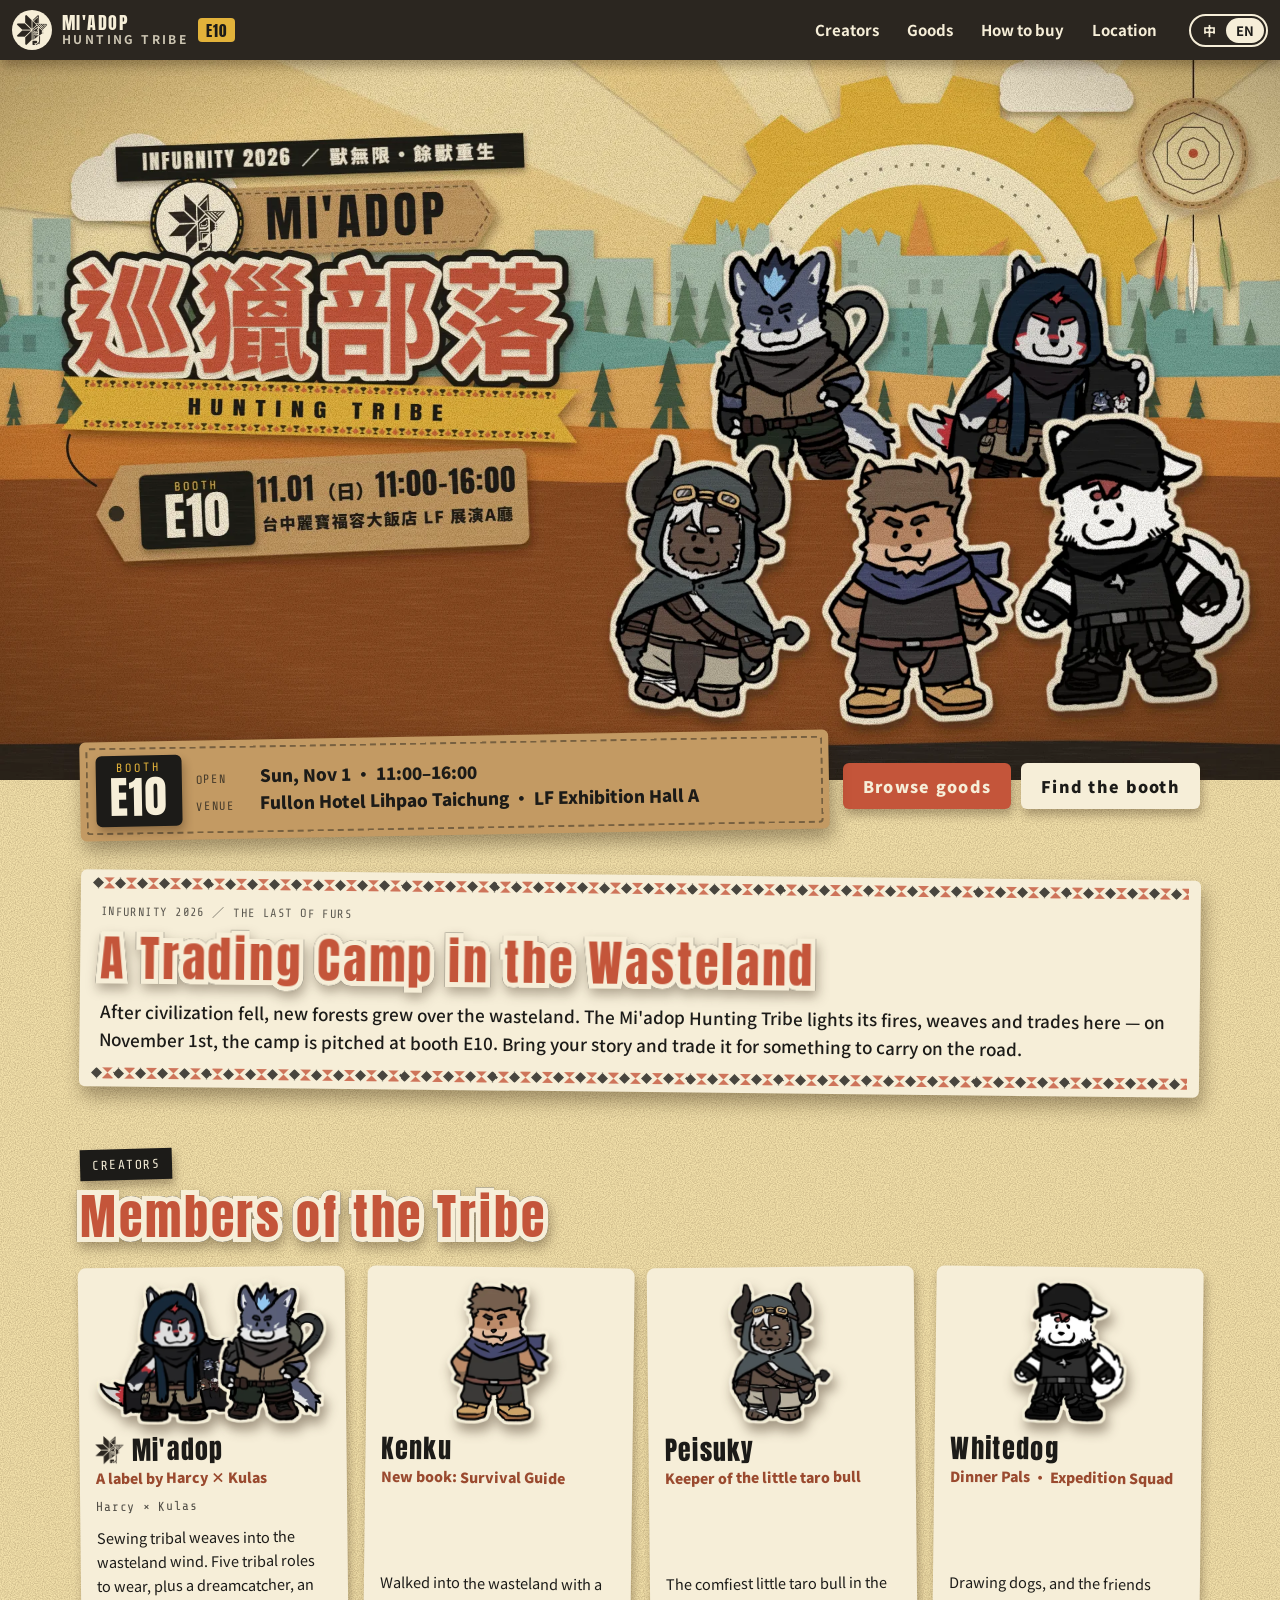
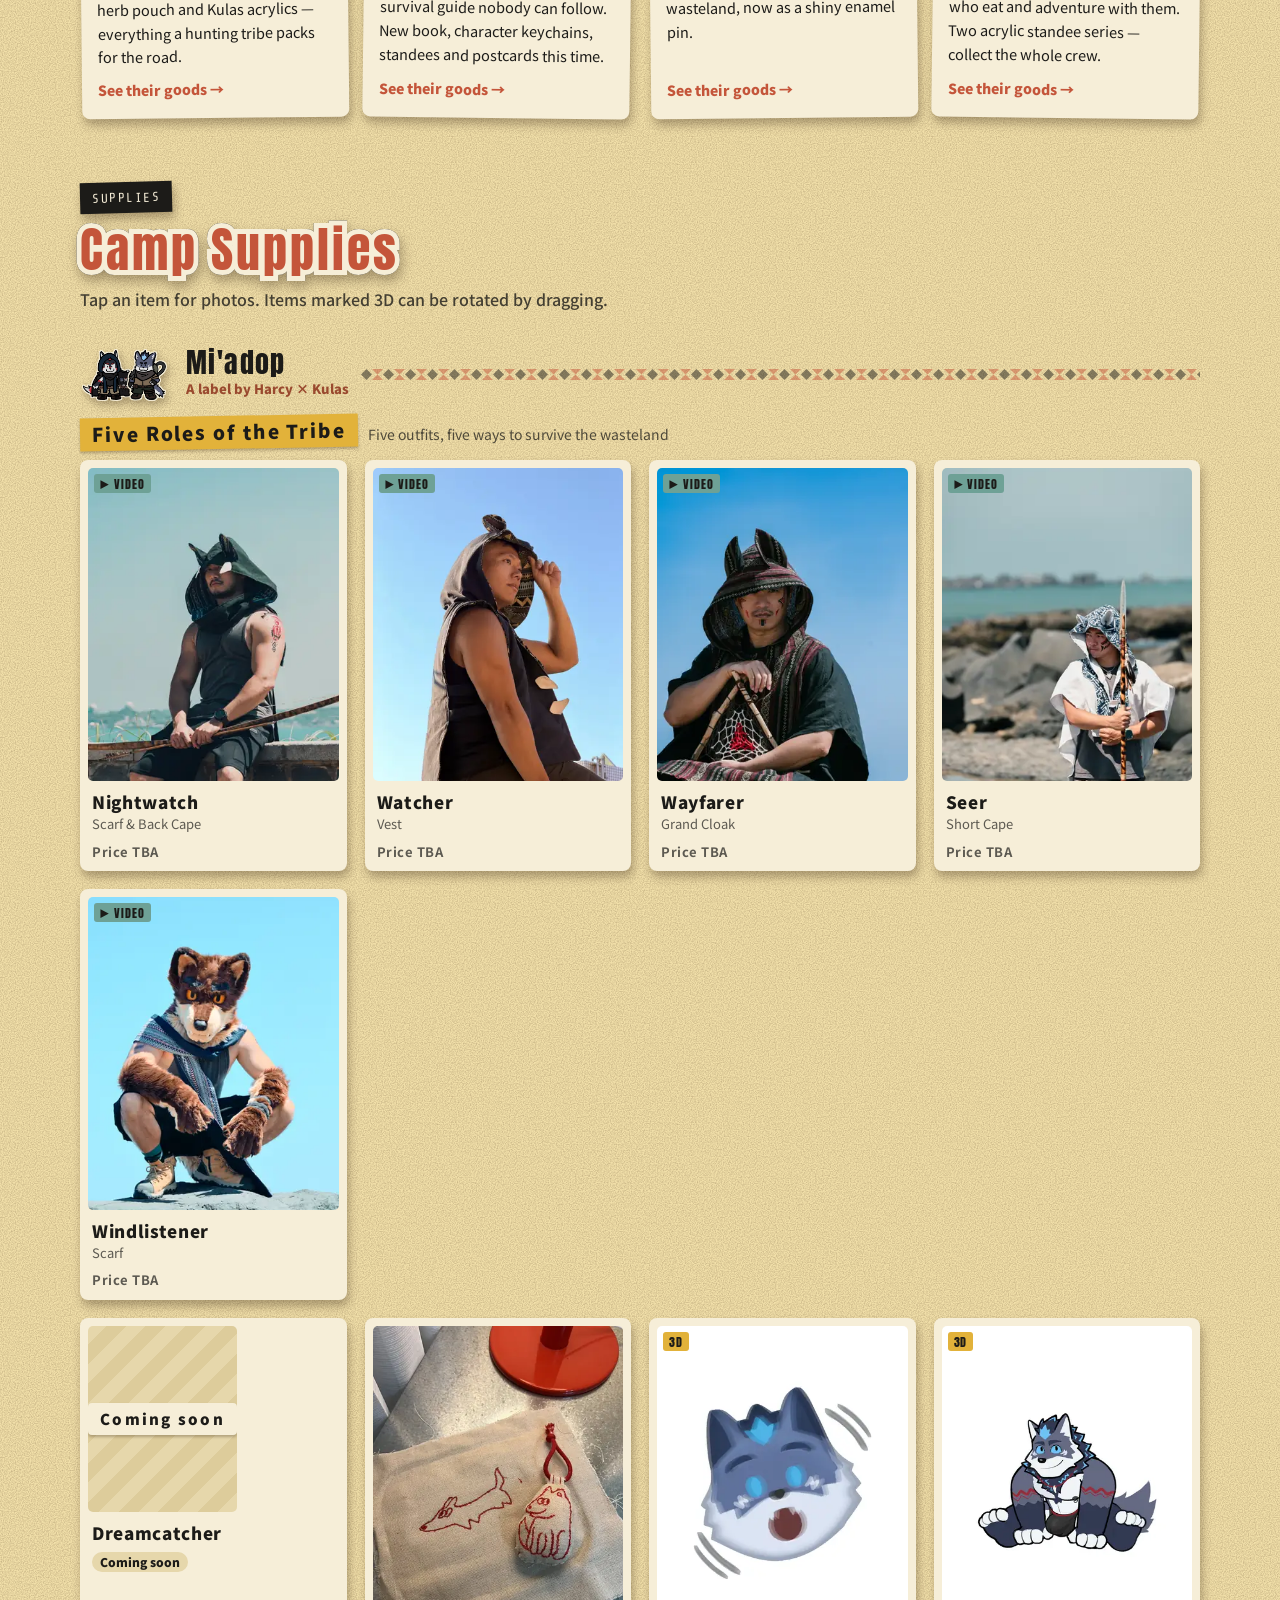
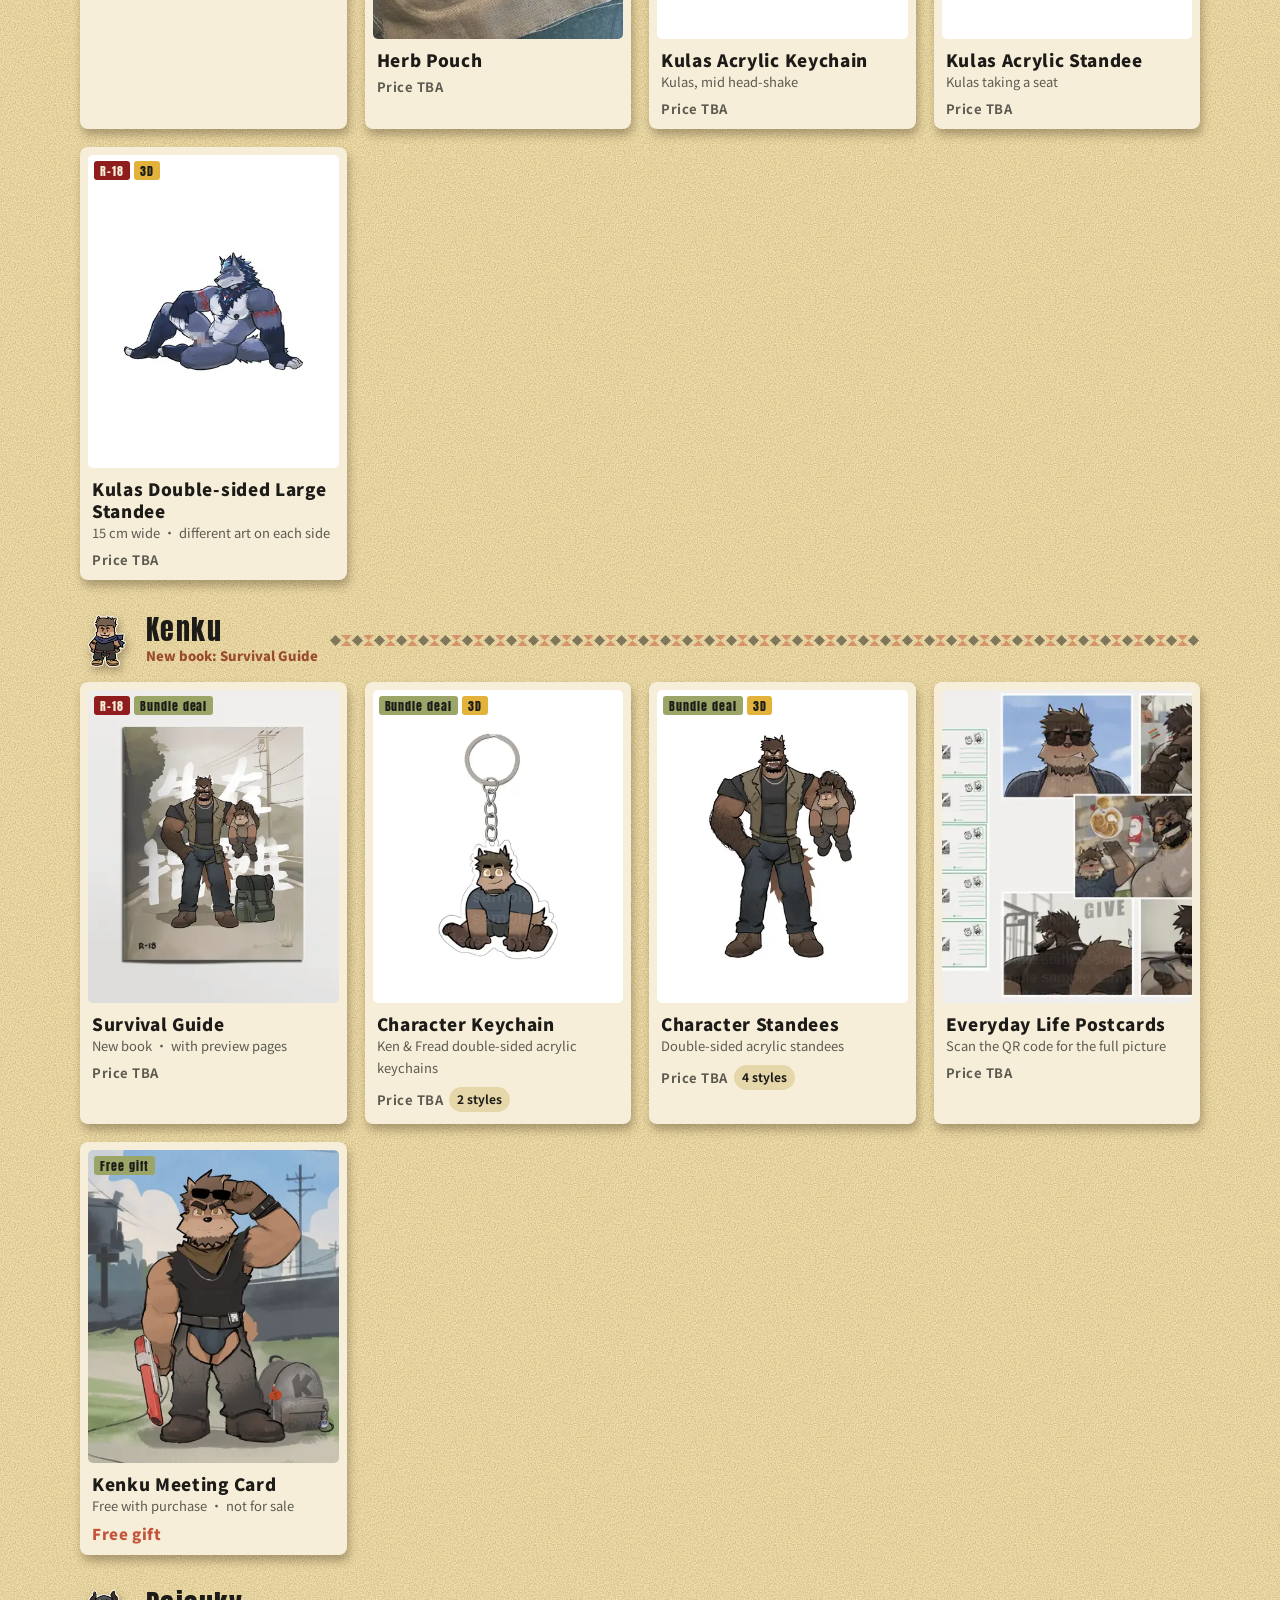
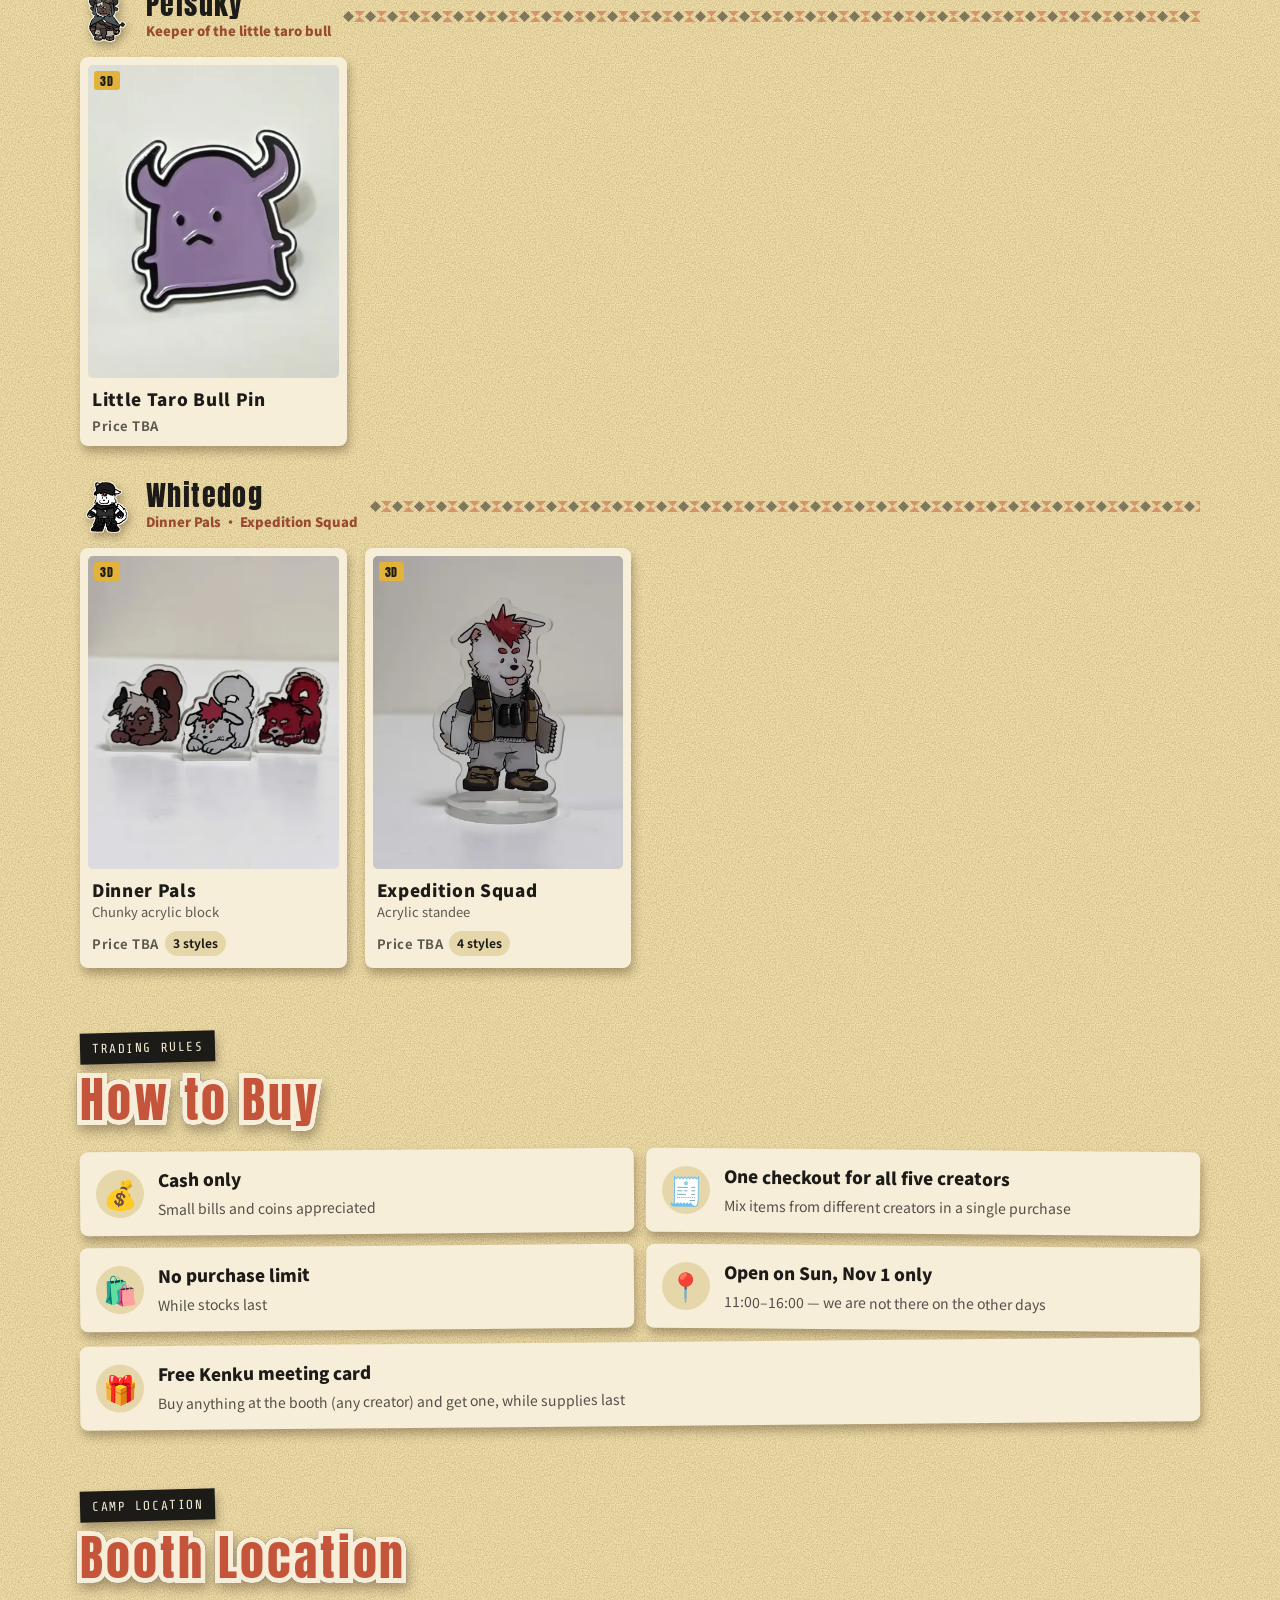
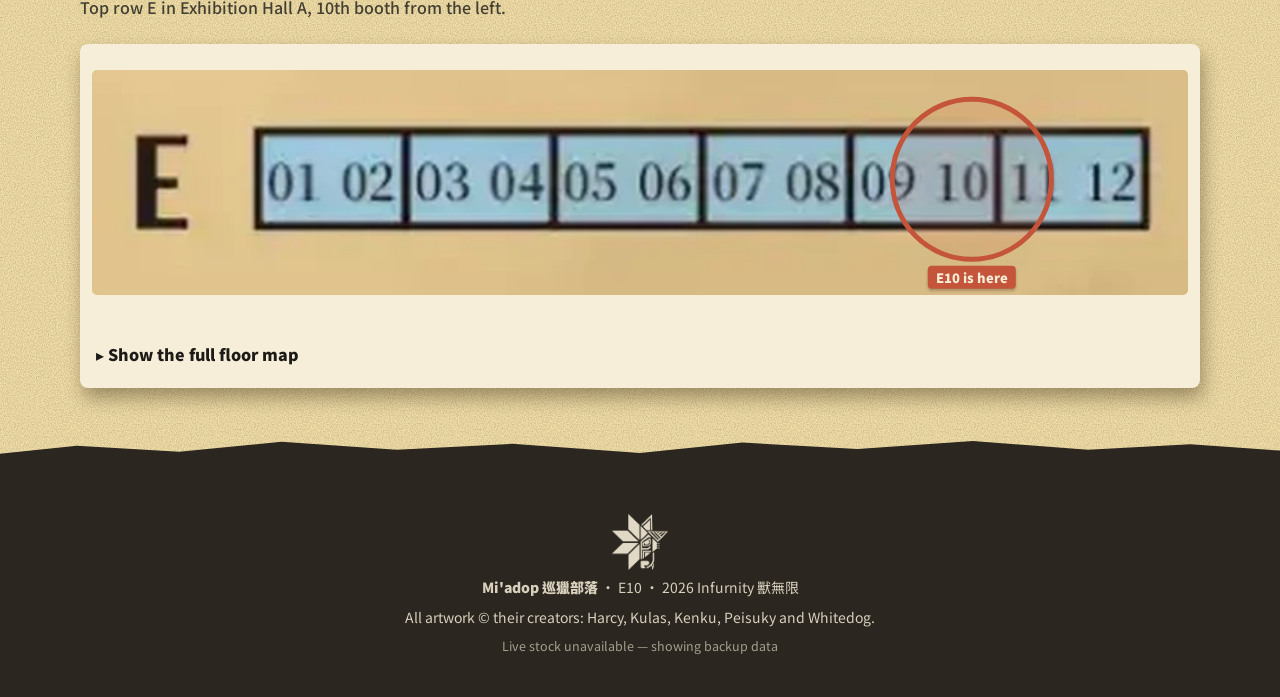
==== index.html @ 0f37b029 "Add the Kenku meeting card as a free gift with any purchase Products with a gift field show 贈品 inste" ====
<!doctype html>
<html lang="zh-Hant">
<head>
<meta charset="utf-8">
<meta name="viewport" content="width=device-width, initial-scale=1, viewport-fit=cover">
<title>Mi'adop 巡獵部落【E10】｜2026 Infurnity 獸無限</title>
<meta name="description" content="Mi'adop 巡獵部落・攤位 E10・2026 獸無限 Infurnity 餘獸重生。11/01（日）11:00–16:00，台中麗寶福容大飯店 LF 展演A廳。Mi'adop、Kenku、Peisuky、香酥雞白狗的服裝、新刊、壓克力立牌與徽章，可 3D 預覽。">
<meta name="theme-color" content="#2b2620">
<link rel="icon" type="image/png" href="assets/brand/favicon.png">
<meta property="og:type" content="website">
<meta property="og:title" content="Mi'adop 巡獵部落【E10】｜2026 Infurnity 獸無限">
<meta property="og:description" content="11/01（日）11:00–16:00・台中麗寶福容大飯店 LF 展演A廳。服裝、新刊、壓克力立牌、徽章，3D 預覽商品。">
<meta property="og:image" content="https://peisuky.github.io/miadop-e10/assets/brand/og.jpg">
<meta property="og:url" content="https://peisuky.github.io/miadop-e10/">
<meta name="twitter:card" content="summary_large_image">
<link rel="preconnect" href="https://fonts.googleapis.com">
<link rel="preconnect" href="https://fonts.gstatic.com" crossorigin>
<link href="https://fonts.googleapis.com/css2?family=Anton&family=Noto+Sans+TC:wght@400;500;700;900&family=Share+Tech+Mono&display=swap" rel="stylesheet">
<link rel="stylesheet" href="css/site.css?v=20261018n">
<script type="importmap">
{ "imports": {
  "three": "https://cdn.jsdelivr.net/npm/three@0.170.0/build/three.module.js",
  "three/addons/": "https://cdn.jsdelivr.net/npm/three@0.170.0/examples/jsm/"
} }
</script>
</head>
<body>
<a class="skip" href="#goods" data-i18n="nav.skip">跳到商品</a>

<header class="topbar">
  <a class="brandmark" href="#top" aria-label="Mi'adop 巡獵部落">
    <img src="assets/brand/logo-ink.png" alt="" width="40" height="40">
    <span><b>MI'ADOP</b><small data-i18n="brand.tribe">巡獵部落</small></span>
    <em class="booth-chip">E10</em>
  </a>
  <nav class="nav" aria-label="主選單">
    <a href="#creators" data-i18n="nav.creators">創作者</a>
    <a href="#goods" data-i18n="nav.goods">商品</a>
    <a href="#howto" data-i18n="nav.howto">購買須知</a>
    <a href="#location" data-i18n="nav.location">攤位位置</a>
  </nav>
  <button class="lang" id="lang" type="button" aria-label="切換語言 / Switch language"><span data-lang="zh">中</span><span data-lang="en">EN</span></button>
</header>

<div class="notice" id="notice" hidden></div>

<main id="top">
  <section class="hero">
    <h1 class="vh" data-i18n="hero.h1">Mi'adop 巡獵部落・攤位 E10・2026 Infurnity 獸無限</h1>
    <picture>
      <source media="(max-width: 760px)" srcset="assets/brand/hero-portrait-sm.webp 540w, assets/brand/hero-portrait.webp 1080w" sizes="100vw">
      <img class="hero-img" src="assets/brand/hero-wide.webp" srcset="assets/brand/hero-wide-sm.webp 960w, assets/brand/hero-wide.webp 1920w" sizes="100vw"
           alt="紙雕風主視覺：Mi'adop 巡獵部落，攤位 E10，11/01（日）11:00–16:00，台中麗寶福容大飯店 LF 展演A廳" width="1920" height="1080" fetchpriority="high">
    </picture>
    <div class="hero-info wrap">
      <div class="ticket">
        <div class="ticket-booth"><small>BOOTH</small><b>E10</b></div>
        <dl>
          <div><dt data-i18n="info.when">開放時間</dt><dd data-i18n="info.whenVal">11/01（日）11:00–16:00</dd></div>
          <div><dt data-i18n="info.where">地點</dt><dd data-i18n="info.whereVal">台中麗寶福容大飯店 LF&nbsp;展演A廳</dd></div>
        </dl>
        <p class="ticket-state" id="eventState" hidden></p>
      </div>
      <div class="hero-cta">
        <a class="btn btn-brick" href="#goods" data-i18n="cta.goods">看商品</a>
        <a class="btn" href="#location" data-i18n="cta.map">攤位位置</a>
      </div>
    </div>
  </section>

  <section class="intro wrap" aria-labelledby="introTitle">
    <div class="tag-paper">
      <p class="eyebrow mo">INFURNITY 2026 ／ THE LAST OF FURS</p>
      <h2 id="introTitle" class="cut-title" data-i18n="intro.title">荒土上的交易營地</h2>
      <p data-i18n="intro.body">文明崩落之後，荒土上長出了新的森林。Mi'adop 巡獵部落在這裡生火、編織、交換物資——11 月 1 日，部落的營地就設在 E10。帶上你的故事，來換一件行囊吧。</p>
    </div>
  </section>

  <section id="creators" class="section wrap" aria-labelledby="creatorsTitle">
    <header class="sec-head">
      <span class="strip mo">CREATORS</span>
      <h2 id="creatorsTitle" class="cut-title" data-i18n="creators.title">部落的成員</h2>
    </header>
    <div class="creators" id="creatorList"></div>
  </section>

  <section id="goods" class="section wrap" aria-labelledby="goodsTitle">
    <header class="sec-head">
      <span class="strip mo">SUPPLIES</span>
      <h2 id="goodsTitle" class="cut-title" data-i18n="goods.title">營地物資</h2>
      <p class="sec-sub" data-i18n="goods.sub">點商品可以看大圖；標示 3D 的商品可以拖曳旋轉。</p>
    </header>
    <div id="goodsList"></div>
  </section>

  <section id="howto" class="section wrap" aria-labelledby="howtoTitle">
    <header class="sec-head">
      <span class="strip mo">TRADING RULES</span>
      <h2 id="howtoTitle" class="cut-title" data-i18n="howto.title">購買須知</h2>
    </header>
    <ul class="rules">
      <li><b>💰</b><span><strong data-i18n="howto.cash">只收現金</strong><small data-i18n="howto.cashSub">請準備零錢，感謝配合</small></span></li>
      <li><b>🧾</b><span><strong data-i18n="howto.one">五位創作者一起結帳</strong><small data-i18n="howto.oneSub">不同創作者的商品可以一次買單</small></span></li>
      <li><b>🛍️</b><span><strong data-i18n="howto.limit">不限購</strong><small data-i18n="howto.limitSub">數量有限，售完為止</small></span></li>
      <li><b>📍</b><span><strong data-i18n="howto.date">僅 11/01（日）出攤</strong><small data-i18n="howto.dateSub">11:00–16:00，其他天數不在場喔</small></span></li>
      <li class="wide"><b>🎁</b><span><strong data-i18n="howto.gift">消費送 Kenku 認親卡</strong><small data-i18n="howto.giftSub">購買攤位上任一商品（不限創作者）就送一張，送完為止</small></span></li>
    </ul>
  </section>

  <section id="location" class="section wrap" aria-labelledby="locTitle">
    <header class="sec-head">
      <span class="strip mo">CAMP LOCATION</span>
      <h2 id="locTitle" class="cut-title" data-i18n="loc.title">攤位位置</h2>
      <p class="sec-sub" data-i18n="loc.sub">展演A廳最上方的 E 排，左邊數來第 10 號。</p>
    </header>
    <div class="map-card">
      <div class="map-erow">
        <img src="assets/brand/map-e-row.webp" alt="展演A廳 E 排（E01–E12）放大圖" width="740" height="152" loading="lazy">
        <span class="pin" style="left:80.3%;top:48.7%"><i></i><b data-i18n="loc.here">E10 在這裡</b></span>
      </div>
      <details class="map-full">
        <summary data-i18n="loc.full">看完整會場地圖</summary>
        <div class="map-full-img">
          <img src="assets/brand/map.webp" alt="展演A廳完整攤位平面圖" width="1600" height="987" loading="lazy">
          <span class="spot" style="left:30.5%;top:29.3%" aria-hidden="true"></span>
        </div>
      </details>
    </div>
  </section>
</main>

<footer class="ground">
  <div class="wrap foot">
    <img src="assets/brand/logo-paper.png" alt="" width="56" height="56">
    <p class="foot-title"><b>Mi'adop 巡獵部落</b> ・ E10 ・ 2026 Infurnity 獸無限</p>
    <p data-i18n="foot.copy">所有作品著作權屬於各創作者：阿爾西、Kulas、Kenku、Peisuky、香酥雞白狗。</p>
    <p class="foot-small" id="gaNote" hidden data-i18n="foot.ga">本站使用 Google Analytics 統計瀏覽量。</p>
    <p class="foot-small" id="sync"></p>
  </div>
</footer>

<dialog class="modal" id="modal" aria-labelledby="mName">
  <div class="modal-inner">
    <button class="modal-close" type="button" id="mClose" aria-label="關閉">✕</button>
    <div class="modal-media">
      <div class="stage" id="mStage"></div>
      <div class="thumbs" id="mThumbs" role="tablist"></div>
    </div>
    <div class="modal-info">
      <p class="m-brand" id="mBrand"></p>
      <h3 id="mName"></h3>
      <p class="m-sub" id="mSub"></p>
      <div class="variants" id="mVariants"></div>
      <div class="m-price"><span id="mPrice"></span><em class="status" id="mStatus"></em></div>
      <p class="m-age" id="mAge" hidden></p>
      <p class="m-deal" id="mDeal" hidden></p>
      <p class="m-lore" id="mLore"></p>
      <ul class="m-specs" id="mSpecs"></ul>
      <p class="m-note" id="mNote" hidden></p>
    </div>
  </div>
</dialog>

<script type="module" src="js/site.js?v=20261018n"></script>
</body>
</html>
---- css/site.css ----
/* Mi'adop 巡獵部落 E10 — 紙雕荒土風
   配色取自主視覺（_source/hero/hero.html 的 P）；陰影模擬一層層剪紙疊起來的高度差。 */
:root {
  --sky: #f1dfa9; --ray: #ecd08c; --paper: #f6eed8; --cream: #e6d7ab; --kraft: #c39a63;
  --sun: #e2b23a; --brick: #c4553a; --ruin: #9a4a2f; --dune: #c9772f; --dune3: #8a4b24;
  --dark: #2b2620; --ink: #1c1b18; --mid: #6ea196; --pine: #5d7a5c; --olive: #9aa567;
  --sh1: 0 2px 3px rgba(42, 26, 8, .28);
  --sh2: 2px 6px 10px rgba(42, 26, 8, .32);
  --sh3: 3px 10px 18px rgba(42, 26, 8, .38);
  --zh: 'Noto Sans TC', system-ui, sans-serif;
  --an: 'Anton', 'Noto Sans TC', sans-serif;
  --mo: 'Share Tech Mono', 'Noto Sans TC', monospace;
  --wrap: 1120px;
  --top: 60px;
  /* 編織紋（菱形＋三角，取自 Logo 星芒） */
  --weave: url("data:image/svg+xml,%3Csvg xmlns='http://www.w3.org/2000/svg' width='22' height='11'%3E%3Cpath d='M0 5.5L5.5 0L11 5.5L5.5 11Z' fill='%231c1b18'/%3E%3Cpath d='M11 0h11L16.5 5.5Z' fill='%23c4553a'/%3E%3Cpath d='M11 11h11L16.5 5.5Z' fill='%23c4553a'/%3E%3C/svg%3E");
  /* 紙纖維雜訊 */
  --fibre: url("data:image/svg+xml,%3Csvg xmlns='http://www.w3.org/2000/svg' width='240' height='240'%3E%3Cfilter id='n'%3E%3CfeTurbulence type='fractalNoise' baseFrequency='.85' numOctaves='2' stitchTiles='stitch'/%3E%3CfeColorMatrix values='0 0 0 0 .16 0 0 0 0 .1 0 0 0 0 .04 0 0 0 .55 -.18'/%3E%3C/filter%3E%3Crect width='240' height='240' filter='url(%23n)'/%3E%3C/svg%3E");
}
* { box-sizing: border-box; }
html { scroll-behavior: smooth; scroll-padding-top: calc(var(--top) + 12px); -webkit-text-size-adjust: 100%; }
body {
  margin: 0; color: var(--ink); font: 400 16px/1.7 var(--zh);
  background: var(--sky); background-image: var(--fibre);
  overflow-x: hidden;
}
img { max-width: 100%; height: auto; display: block; }   /* height:auto：不讓 <img height> 屬性把圖拉長變形 */
a { color: inherit; }
.vh { position: absolute; width: 1px; height: 1px; overflow: hidden; clip: rect(0 0 0 0); white-space: nowrap; }
.mo { font-family: var(--mo); letter-spacing: .12em; }
.wrap { width: min(var(--wrap), 100% - 32px); margin-inline: auto; }
.skip { position: absolute; left: -999px; top: 8px; z-index: 100; background: var(--ink); color: var(--paper); padding: 8px 14px; }
.skip:focus { left: 8px; }
:focus-visible { outline: 3px solid var(--brick); outline-offset: 2px; }

/* ---------- 上方列 ---------- */
.topbar {
  position: sticky; top: 0; z-index: 30; height: var(--top);
  display: flex; align-items: center; gap: 12px; padding: 0 max(12px, env(safe-area-inset-left));
  background: var(--dark); color: var(--paper); box-shadow: var(--sh2);
}
.brandmark { display: flex; align-items: center; gap: 10px; text-decoration: none; min-width: 0; }
.brandmark img { width: 40px; height: 40px; border-radius: 50%; background: var(--paper); padding: 4px; }
.brandmark span { display: flex; flex-direction: column; line-height: 1.1; }
.brandmark b { font: 400 18px/1 var(--an); letter-spacing: .08em; }
.brandmark small { font-size: 12px; font-weight: 700; letter-spacing: .2em; opacity: .8; }
.booth-chip { font: normal 400 15px/1 var(--an); background: var(--sun); color: var(--ink); padding: 5px 8px 4px; border-radius: 4px; letter-spacing: .06em; }
.nav { display: none; margin-left: auto; gap: 4px; }
.nav a { text-decoration: none; font-weight: 700; font-size: 15px; padding: 6px 12px; border-radius: 999px; }
.nav a:hover { background: rgba(246, 238, 216, .12); }
.lang {
  margin-left: auto; display: flex; border: 2px solid var(--paper); border-radius: 999px; background: none; padding: 2px; cursor: pointer;
  font: 700 13px/1 var(--zh); color: var(--paper);
}
.lang span { padding: 6px 10px; border-radius: 999px; }
html[lang^="zh"] .lang [data-lang="zh"], html[lang="en"] .lang [data-lang="en"] { background: var(--paper); color: var(--ink); }
@media (min-width: 900px) { .nav { display: flex; } .lang { margin-left: 8px; } }

.notice {
  position: sticky; top: var(--top); z-index: 29; padding: 10px 16px; text-align: center; font-weight: 700;
  background: var(--brick); color: var(--paper); box-shadow: var(--sh1);
}

/* ---------- 主視覺 ---------- */
.hero { position: relative; }
.hero-img { width: 100%; height: auto; aspect-ratio: 16 / 9; object-fit: cover; }
@media (max-width: 760px) { .hero-img { aspect-ratio: 4 / 5; } }
.hero-info { position: relative; display: grid; gap: 14px; margin-top: -28px; z-index: 2; }
.ticket {
  position: relative; display: grid; grid-template-columns: auto 1fr; gap: 14px; align-items: center;
  background: var(--kraft); padding: 14px 16px; border-radius: 6px; box-shadow: var(--sh3); rotate: -1deg;
}
.ticket::after { content: ''; position: absolute; inset: 6px; border: 2px dashed rgba(28, 27, 24, .45); border-radius: 4px; pointer-events: none; }
.ticket-booth { background: var(--ink); color: var(--paper); border-radius: 6px; padding: 6px 14px 4px; text-align: center; box-shadow: var(--sh2); }
.ticket-booth small { display: block; font: 12px/1 var(--mo); letter-spacing: .25em; color: var(--sun); }
.ticket-booth b { font: 400 44px/1.05 var(--an); letter-spacing: .02em; }
.ticket dl { margin: 0; display: grid; gap: 4px; }
.ticket dl div { display: flex; gap: 10px; align-items: baseline; flex-wrap: wrap; }
.ticket dt { font: 12px/1 var(--mo); letter-spacing: .15em; opacity: .75; min-width: 4.5em; }
.ticket dd { margin: 0; font-weight: 900; font-size: 17px; line-height: 1.35; word-break: keep-all; }   /* 中文只在空白處換行，地點不會斷在詞中間 */
.ticket-state { grid-column: 1 / -1; margin: 4px 0 0; padding: 6px 10px; background: var(--paper); border-radius: 4px; font-weight: 900; text-align: center; }
.hero-cta { display: flex; gap: 10px; flex-wrap: wrap; }
.btn {
  display: inline-flex; align-items: center; justify-content: center; min-height: 46px; padding: 10px 20px;
  font: 900 16px/1 var(--zh); letter-spacing: .08em; text-decoration: none; color: var(--ink);
  background: var(--paper); border-radius: 6px; box-shadow: var(--sh2); transition: transform .15s, box-shadow .15s;
}
.btn:hover { transform: translateY(-2px); box-shadow: var(--sh3); }
.btn-brick { background: var(--brick); color: var(--paper); }
.hero-cta .btn { flex: 1 1 140px; }
@media (min-width: 761px) {
  .hero-info { grid-template-columns: 1fr auto; align-items: center; margin-top: -44px; }
  .hero-cta .btn { flex: 0 0 auto; }
}

/* ---------- 共用：剪紙標題 ---------- */
.section { padding: 56px 0 8px; }
.sec-head { margin-bottom: 22px; }
.strip {
  display: inline-block; background: var(--ink); color: var(--paper); padding: 5px 12px 4px; font-size: 13px;
  rotate: -1.5deg; box-shadow: var(--sh2);
}
.cut-title {
  margin: 10px 0 0; font: 900 clamp(30px, 8vw, 48px)/1.15 var(--zh); letter-spacing: .08em; color: var(--brick);
  -webkit-text-stroke: 10px var(--paper); paint-order: stroke fill;
  filter: drop-shadow(0 0 0 var(--ink)) drop-shadow(2px 6px 6px rgba(42, 26, 8, .35));
}
html[lang="en"] .cut-title { font-family: var(--an); font-weight: 400; letter-spacing: .06em; }
.sec-sub { margin: 8px 0 0; font-weight: 500; opacity: .8; }
.weave { height: 11px; background: var(--weave); opacity: .85; }

/* ---------- 前言 ---------- */
.intro { margin-top: 40px; }
.tag-paper { position: relative; background: var(--paper); padding: 22px 20px 20px; border-radius: 6px; box-shadow: var(--sh3); rotate: .6deg; }
.tag-paper::before, .tag-paper::after { content: ''; position: absolute; left: 12px; right: 12px; height: 11px; background: var(--weave); opacity: .8; }
.tag-paper::before { top: 8px; } .tag-paper::after { bottom: 8px; }
.tag-paper .eyebrow { margin: 10px 0 0; font-size: 12px; opacity: .7; }
.tag-paper p:last-child { margin: 10px 0 12px; font-size: 17px; font-weight: 500; }

/* ---------- 創作者 ---------- */
.creators { display: grid; gap: 18px; grid-template-columns: 1fr; }
@media (min-width: 640px) { .creators { grid-template-columns: 1fr 1fr; } }
@media (min-width: 1000px) { .creators { grid-template-columns: repeat(4, 1fr); } }
.creator {
  position: relative; display: flex; flex-direction: column; background: var(--paper); border-radius: 8px; padding: 14px 16px 16px;
  box-shadow: var(--sh2); text-decoration: none; transition: transform .15s, box-shadow .15s;
}
.creator:nth-child(odd) { rotate: -.6deg; } .creator:nth-child(even) { rotate: .7deg; }
.creator:hover { transform: translateY(-3px); box-shadow: var(--sh3); }
.creator .avatars { display: flex; justify-content: center; gap: 0; height: 150px; margin: -4px 0 8px; }
.creator .avatars img { height: 150px; width: auto; filter: drop-shadow(3px 8px 6px rgba(42, 26, 8, .4)); }
.creator .avatars img + img { margin-left: -26px; }
.creator h3 { margin: 0; font: 400 26px/1.1 var(--an); letter-spacing: .05em; display: flex; align-items: center; gap: 8px; }
.creator h3 img { width: 28px; height: 28px; }
.creator .tl { margin: 2px 0 8px; font-weight: 900; color: var(--ruin); font-size: 14px; }
.creator p { margin: 0 0 10px; font-size: 14.5px; line-height: 1.65; flex: 1; }
.creator .who { font: 13px/1.4 var(--mo); letter-spacing: .06em; opacity: .75; margin-bottom: 10px; }
.creator .links { display: flex; flex-wrap: wrap; gap: 6px; margin-bottom: 10px; }
.creator .links a { font-size: 13px; font-weight: 700; padding: 3px 10px; border-radius: 999px; background: var(--cream); text-decoration: none; }
.creator .go { align-self: flex-start; font-weight: 900; font-size: 14px; color: var(--brick); }

/* ---------- 商品 ---------- */
.brand-block { margin-top: 34px; }
.brand-head { display: flex; align-items: center; gap: 12px; margin-bottom: 14px; }
.brand-head .bh-avatars { display: flex; }
.brand-head .bh-avatars img { width: 54px; height: 54px; object-fit: contain; filter: drop-shadow(2px 4px 4px rgba(42, 26, 8, .35)); }
.brand-head .bh-avatars img + img { margin-left: -14px; }
.brand-head h3 { margin: 0; font: 400 28px/1 var(--an); letter-spacing: .05em; }
.brand-head p { margin: 2px 0 0; font-size: 13px; font-weight: 900; color: var(--ruin); }
.brand-head::after { content: ''; flex: 1; height: 11px; background: var(--weave); opacity: .5; align-self: center; min-width: 30px; }
.roles-head { display: flex; align-items: baseline; gap: 10px; flex-wrap: wrap; margin: 4px 0 12px; }
.roles-head h4 { margin: 0; font: 900 19px/1.3 var(--zh); letter-spacing: .1em; background: var(--sun); padding: 4px 12px; box-shadow: var(--sh1); rotate: -1deg; }
.roles-head span { font-size: 14px; opacity: .75; }
.grid { display: grid; gap: 14px; grid-template-columns: repeat(2, 1fr); }
@media (min-width: 720px) { .grid { grid-template-columns: repeat(3, 1fr); } }
@media (min-width: 1000px) { .grid { grid-template-columns: repeat(4, 1fr); gap: 18px; } }
.card {
  position: relative; display: flex; flex-direction: column; text-align: left; border: 0; padding: 8px 8px 12px; cursor: pointer;
  background: var(--paper); border-radius: 8px; box-shadow: var(--sh2); color: inherit; font: inherit;
  transition: transform .15s, box-shadow .15s;
}
.card:hover { transform: translateY(-3px) rotate(-.4deg); box-shadow: var(--sh3); }
.card .ph { position: relative; aspect-ratio: 4 / 5; border-radius: 5px; overflow: hidden; background: var(--cream); }
.card .ph img { width: 100%; height: 100%; object-fit: cover; }
.card .ph.soon { display: grid; place-items: center; background: repeating-linear-gradient(-45deg, var(--cream) 0 14px, #ddcc9b 14px 28px); }
.card .ph.soon > span { font: 900 15px/1.3 var(--zh); letter-spacing: .15em; background: var(--paper); padding: 6px 12px; border-radius: 4px; box-shadow: var(--sh1); text-align: center; }
.card .badges { position: absolute; left: 6px; top: 6px; display: flex; gap: 4px; flex-wrap: wrap; }
.badge { font: 400 12px/1 var(--an); letter-spacing: .08em; padding: 4px 6px 3px; border-radius: 3px; background: var(--ink); color: var(--paper); }
.badge.new { background: var(--brick); }
.badge.d3 { background: var(--sun); color: var(--ink); }
.badge.vid { background: var(--mid); color: var(--ink); }
.badge.r18 { background: #8f1d1d; }
.badge.deal { background: var(--olive); color: var(--ink); font-family: var(--zh); font-weight: 900; }
html[lang="en"] .badge.deal { font-family: var(--an); font-weight: 400; }
.card h4 { margin: 10px 4px 0; font: 900 17px/1.3 var(--zh); letter-spacing: .04em; }
.card .sub { margin: 0 4px; font-size: 13px; opacity: .7; }
.card .meta { display: flex; justify-content: space-between; align-items: center; gap: 6px; margin: 8px 4px 0; flex-wrap: wrap; }
.price { font: 400 18px/1 var(--an); letter-spacing: .04em; }
.price.tba { font: 700 13px/1.2 var(--zh); opacity: .7; }
.price.gift { font: 900 15px/1.2 var(--zh); color: var(--brick); }
.count { font-size: 12px; font-weight: 700; background: var(--cream); padding: 2px 8px; border-radius: 999px; }
.stamp {
  position: absolute; inset: 0; display: grid; place-items: center; background: rgba(246, 238, 216, .55);
}
.stamp b { font: 900 24px/1 var(--zh); letter-spacing: .2em; color: var(--brick); border: 4px solid var(--brick); padding: 8px 12px 6px 16px; rotate: -12deg; background: rgba(246, 238, 216, .8); }
html[lang="en"] .stamp b { font-family: var(--an); font-weight: 400; letter-spacing: .1em; }
.status { font: normal 900 12px/1 var(--zh); padding: 4px 8px; border-radius: 999px; background: var(--olive); color: var(--ink); white-space: nowrap; }
.status.sold { background: var(--brick); color: var(--paper); }
.status.soon { background: var(--cream); }
.status.partial { background: var(--sun); }

/* ---------- 購買須知 ---------- */
.rules { list-style: none; margin: 0; padding: 0; display: grid; gap: 12px; grid-template-columns: 1fr; }
@media (min-width: 720px) { .rules { grid-template-columns: 1fr 1fr; } .rules li.wide { grid-column: 1 / -1; } }
.rules li { display: flex; gap: 14px; align-items: center; background: var(--paper); padding: 14px 16px; border-radius: 8px; box-shadow: var(--sh2); }
.rules li:nth-child(2n) { rotate: .5deg; } .rules li:nth-child(2n+1) { rotate: -.5deg; }
.rules b { font-size: 28px; width: 48px; height: 48px; display: grid; place-items: center; background: var(--cream); border-radius: 50%; flex: none; }
.rules strong { display: block; font-size: 17px; font-weight: 900; }
.rules small { font-size: 14px; opacity: .75; }

/* ---------- 地圖 ---------- */
.map-card { background: var(--paper); border-radius: 8px; padding: 12px; box-shadow: var(--sh3); }
.map-erow, .map-full-img { position: relative; border-radius: 5px; overflow: hidden; }
.map-erow { overflow: visible; margin: 14px 0 38px; }   /* 紅圈和「E10 在這裡」標籤可以超出圖片邊緣 */
.map-erow img { border-radius: 5px; }
.map-erow img { width: 100%; }
.pin { position: absolute; translate: -50% -50%; pointer-events: none; }
.pin i { display: block; width: 34px; height: 34px; border-radius: 50%; border: 4px solid var(--brick); background: rgba(196, 85, 58, .2); animation: pulse 1.6s ease-out infinite; }
.pin b { position: absolute; left: 50%; bottom: calc(100% + 6px); translate: -50% 0; white-space: nowrap; font: 900 13px/1 var(--zh); background: var(--brick); color: var(--paper); padding: 5px 8px; border-radius: 4px; box-shadow: var(--sh1); }
/* E 排放大圖：紅圈用圖片寬度的百分比，不論螢幕多寬都把整個「10」圈住（蓋到旁邊沒關係） */
.map-erow .pin { top: 49%; width: 15%; }
.map-erow .pin i { width: 100%; height: auto; aspect-ratio: 1; border-width: 5px; background: rgba(196, 85, 58, .12); }
.map-erow .pin b { bottom: auto; top: calc(100% + 4px); }
@keyframes pulse { 0% { scale: .7; opacity: 1; } 100% { scale: 1.5; opacity: 0; } }
.map-erow .pin i { animation-name: pulse2; }
@keyframes pulse2 { 0%, 100% { scale: 1; } 50% { scale: 1.12; } }   /* 最小也維持原大，才不會縮到露出數字邊緣 */
.map-full { margin-top: 10px; }
.map-full summary { cursor: pointer; font-weight: 900; padding: 8px 4px; list-style: none; }
.map-full summary::before { content: '▸ '; }
.map-full[open] summary::before { content: '▾ '; }
/* 完整地圖：其他攤位壓暗，只留 E10 一格亮著（用超大陰影當遮罩） */
.map-full-img .spot {
  position: absolute; width: 3.2%; height: 5%; translate: -50% -50%; border-radius: 5px; pointer-events: none;
  box-shadow: 0 0 0 3px var(--brick), 0 0 14px 4px rgba(196, 85, 58, .9), 0 0 0 4000px rgba(28, 27, 24, .64);
  animation: spot 1.8s ease-in-out infinite;
}
@keyframes spot { 50% { box-shadow: 0 0 0 4px var(--brick), 0 0 22px 8px rgba(196, 85, 58, .95), 0 0 0 4000px rgba(28, 27, 24, .64); } }


/* ---------- 頁尾 ---------- */
.ground { margin-top: 72px; background: var(--dark); color: var(--paper); position: relative; padding: 46px 0 calc(40px + env(safe-area-inset-bottom)); }
.ground::before {   /* 撕紙邊沙丘 */
  content: ''; position: absolute; left: 0; right: 0; top: -38px; height: 40px; background: var(--dark);
  clip-path: polygon(0 60%, 6% 40%, 14% 55%, 22% 30%, 31% 50%, 40% 35%, 50% 58%, 58% 32%, 67% 48%, 76% 28%, 85% 50%, 93% 36%, 100% 52%, 100% 100%, 0 100%);
}
.foot { display: grid; justify-items: center; text-align: center; gap: 6px; }
.foot img { width: 56px; height: 56px; opacity: .9; }
.foot p { margin: 0; font-size: 14px; opacity: .85; }
.foot-title b { font-weight: 900; }
.foot-small { font-size: 12.5px !important; opacity: .6 !important; }

/* ---------- 商品視窗 ---------- */
.modal { width: 100%; max-width: 100%; height: 100%; max-height: 100%; margin: 0; padding: 0; border: 0; background: var(--paper); color: var(--ink); }
.modal::backdrop { background: rgba(28, 27, 24, .72); }
.modal-inner { position: relative; display: flex; flex-direction: column; min-height: 100%; }
.modal-close {
  position: fixed; top: max(10px, env(safe-area-inset-top)); right: 10px; z-index: 5; width: 44px; height: 44px; border-radius: 50%; border: 0;
  background: var(--ink); color: var(--paper); font-size: 20px; cursor: pointer; box-shadow: var(--sh2);
}
.modal-media { background: #efe3c4; position: relative; }
.stage { position: relative; width: 100%; aspect-ratio: 4 / 5; max-height: 66vh; overflow: hidden; display: grid; place-items: center; touch-action: pan-y; }
.stage.three { touch-action: none; }
.stage canvas { position: absolute; inset: 0; width: 100% !important; height: 100% !important; display: block; cursor: grab; }
/* 照片、影片固定在展示區內完整縮放（直式內容不會被上下裁掉） */
.stage > img, .stage > video { position: absolute; inset: 0; width: 100%; height: 100%; object-fit: contain; background: #e7d9b6; }
.stage .hint { position: absolute; bottom: 8px; left: 50%; translate: -50% 0; font-size: 12.5px; font-weight: 700; background: rgba(246, 238, 216, .85); padding: 4px 10px; border-radius: 999px; pointer-events: none; }
.stage .loading { font-weight: 700; opacity: .6; }
.stage .soon-big { font: 900 22px/1.4 var(--zh); letter-spacing: .2em; opacity: .55; text-align: center; padding: 20px; }
.thumbs { display: flex; gap: 8px; overflow-x: auto; padding: 10px 12px; scrollbar-width: thin; }
.thumbs button {
  flex: none; width: 64px; height: 64px; padding: 0; border: 3px solid transparent; border-radius: 6px; overflow: hidden; cursor: pointer; background: var(--cream);
  position: relative; font: 400 15px/1 var(--an);
}
.thumbs button[aria-selected="true"] { border-color: var(--brick); }
.thumbs img { width: 100%; height: 100%; object-fit: cover; }
.thumbs .t3d { background: var(--sun); color: var(--ink); letter-spacing: .05em; }
.thumbs .tv::after { content: '▶'; position: absolute; inset: 0; display: grid; place-items: center; color: #fff; font-size: 18px; text-shadow: 0 1px 4px #000; }
.modal-info { padding: 16px 18px calc(28px + env(safe-area-inset-bottom)); }
.m-brand { margin: 0; font: 13px/1.3 var(--mo); letter-spacing: .12em; color: var(--ruin); }
.modal-info h3 { margin: 4px 0 0; font: 900 28px/1.2 var(--zh); letter-spacing: .06em; }
.m-sub { margin: 0; font-weight: 700; opacity: .7; }
/* 款式選擇：有標題、有縮圖的卡片，一看就知道可以點來切換 */
.variants { margin: 14px 0 0; padding: 12px; background: var(--cream); border-radius: 8px; border: 2px dashed rgba(28, 27, 24, .25); }
.variants:empty { display: none; }
.v-head { display: flex; align-items: baseline; gap: 8px; margin: 0 0 10px; flex-wrap: wrap; }
.v-head b { font: 900 16px/1.2 var(--zh); background: var(--ink); color: var(--paper); padding: 4px 10px; border-radius: 4px; letter-spacing: .08em; }
.v-head span { font-size: 13.5px; font-weight: 700; opacity: .75; }
.v-head em { margin-left: auto; font: normal 400 16px/1 var(--an); letter-spacing: .06em; }
.v-row { display: grid; grid-template-columns: repeat(auto-fill, minmax(66px, 1fr)); gap: 10px; }
.v-card {
  position: relative; display: flex; flex-direction: column; align-items: stretch; gap: 6px; padding: 5px 5px 8px; cursor: pointer;
  background: var(--paper); border: 3px solid transparent; border-radius: 8px; box-shadow: var(--sh1); color: var(--ink);
  transition: transform .12s, box-shadow .12s, border-color .12s;
}
.v-card:hover { transform: translateY(-2px); box-shadow: var(--sh2); border-color: rgba(196, 85, 58, .45); }
.v-card[aria-checked="true"] { border-color: var(--brick); background: #fff8e6; box-shadow: var(--sh2); }
.v-card[aria-checked="true"]::after {   /* 勾勾 */
  content: '✓'; position: absolute; top: -9px; right: -9px; width: 24px; height: 24px; border-radius: 50%;
  background: var(--brick); color: var(--paper); font: 900 14px/24px var(--zh); text-align: center; box-shadow: var(--sh1);
}
.v-img { position: relative; display: block; aspect-ratio: 1; border-radius: 5px; overflow: hidden; background: #efe3c4; }
.v-img img { width: 100%; height: 100%; object-fit: cover; }
.v-img i { position: absolute; inset: 0; display: grid; place-items: center; background: rgba(246, 238, 216, .7); font: normal 900 13px/1 var(--zh); color: var(--brick); }
.v-name { font: 900 14px/1.2 var(--zh); text-align: center; }
.v-card[aria-checked="true"] .v-name { color: var(--brick); }
.v-card.sold .v-name { text-decoration: line-through; opacity: .6; }
@media (min-width: 900px) { .v-row { grid-template-columns: repeat(auto-fill, minmax(92px, 112px)); } }
.m-price { display: flex; align-items: center; gap: 10px; margin: 14px 0 0; }
.m-price .price { font-size: 26px; }
.m-lore { margin: 14px 0 0; padding: 12px 14px; background: var(--cream); border-radius: 6px; font-size: 15.5px; font-weight: 500; border-left: 5px solid var(--kraft); }
.m-specs { margin: 14px 0 0; padding: 0; list-style: none; display: flex; flex-wrap: wrap; gap: 6px; }
.m-specs li { font-size: 13.5px; font-weight: 700; padding: 4px 10px; border-radius: 4px; background: #fff8e6; box-shadow: var(--sh1); }
.m-age { margin: 12px 0 0; font-weight: 900; font-size: 14px; color: #8f1d1d; }
.m-deal { margin: 12px 0 0; padding: 10px 12px; border-radius: 6px; background: #eef0d8; border: 2px solid var(--olive); font-size: 14.5px; font-weight: 700; line-height: 1.6; }
.m-deal b { display: inline-block; margin-right: 8px; padding: 2px 8px; border-radius: 4px; background: var(--olive); font-size: 13px; }
.m-note { margin: 12px 0 0; font-size: 14px; font-weight: 700; color: var(--ruin); }
@media (min-width: 900px) {
  .modal { width: min(1080px, 94vw); height: min(720px, 90vh); margin: auto; border-radius: 12px; box-shadow: 0 20px 60px rgba(0, 0, 0, .5); }
  .modal-inner { flex-direction: row; height: 100%; }
  .modal-media { flex: 1.25; display: flex; flex-direction: column; }
  .stage { flex: 1; aspect-ratio: auto; max-height: none; }
  .modal-info { flex: 1; overflow-y: auto; padding: 56px 28px 28px; }
  .modal-close { position: absolute; }
}
@media (prefers-reduced-motion: reduce) { html { scroll-behavior: auto; } .pin i, .spot { animation: none; } * { transition: none !important; } }
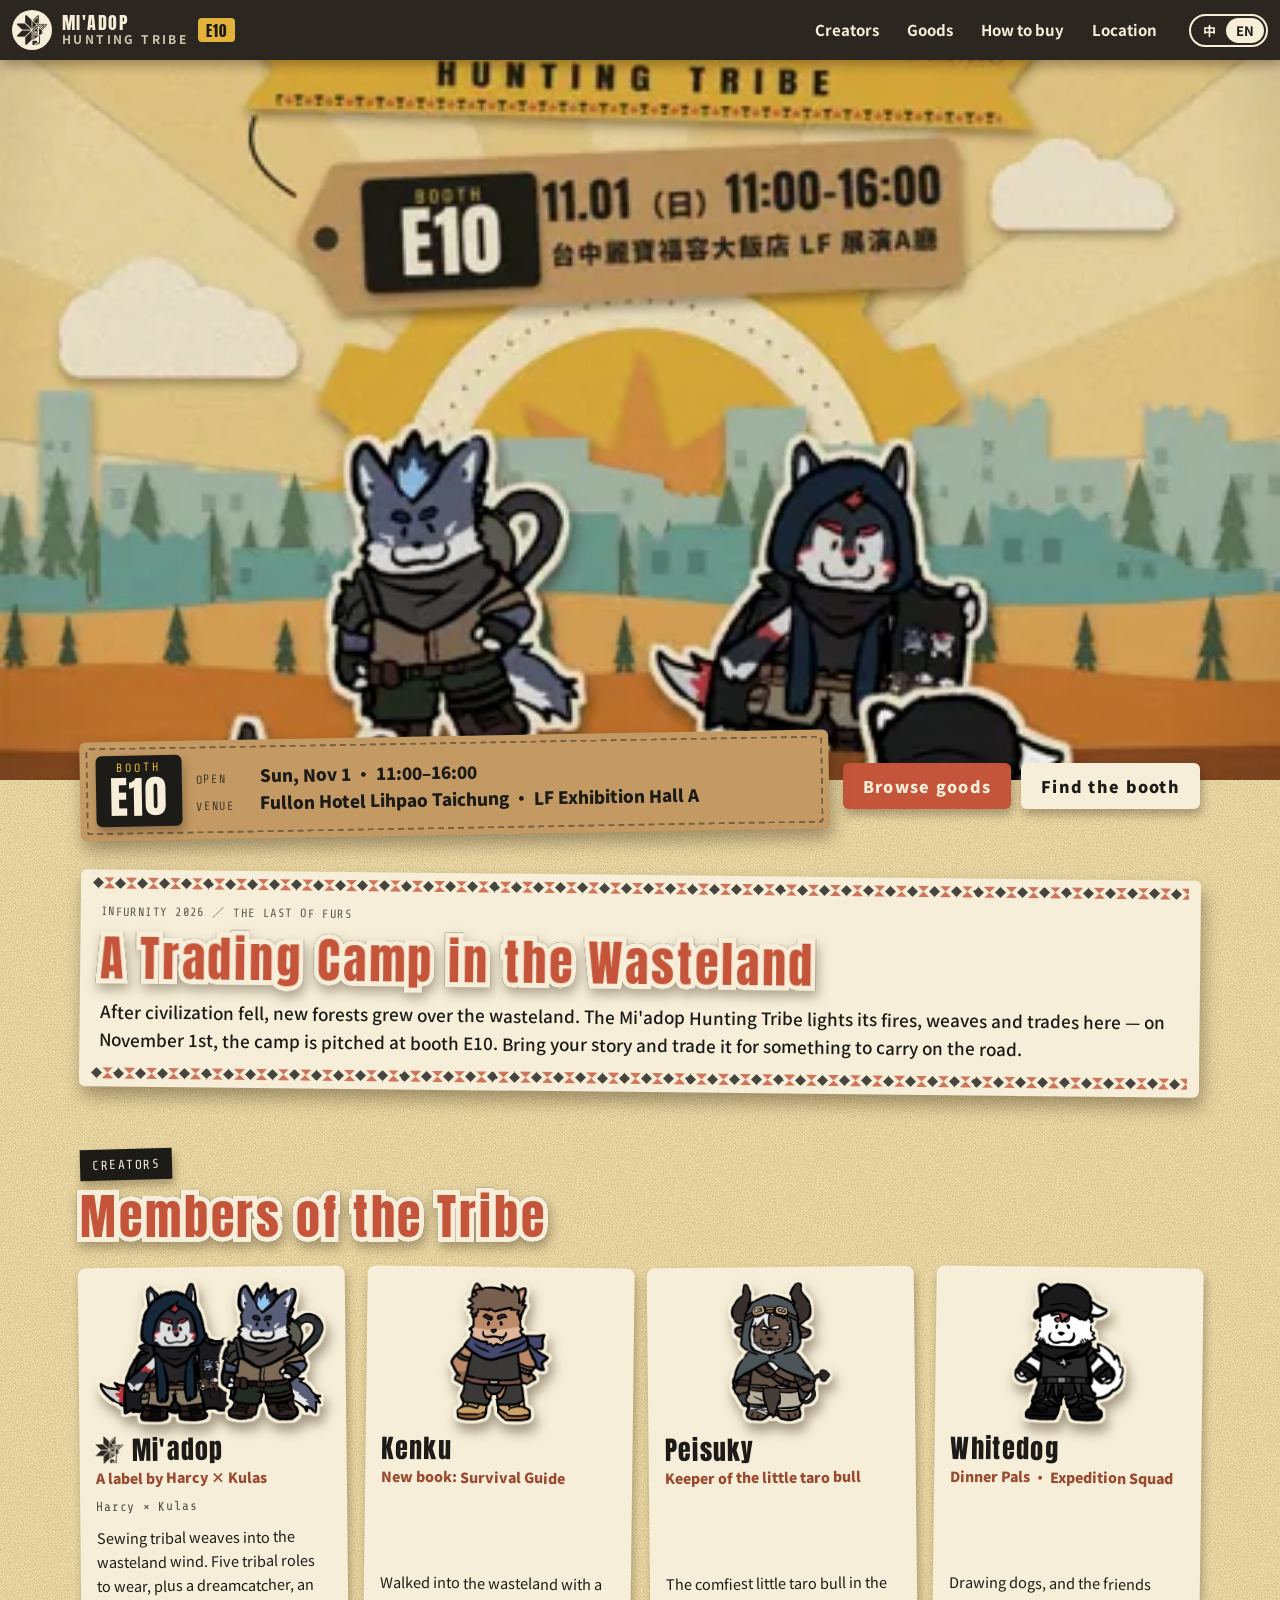
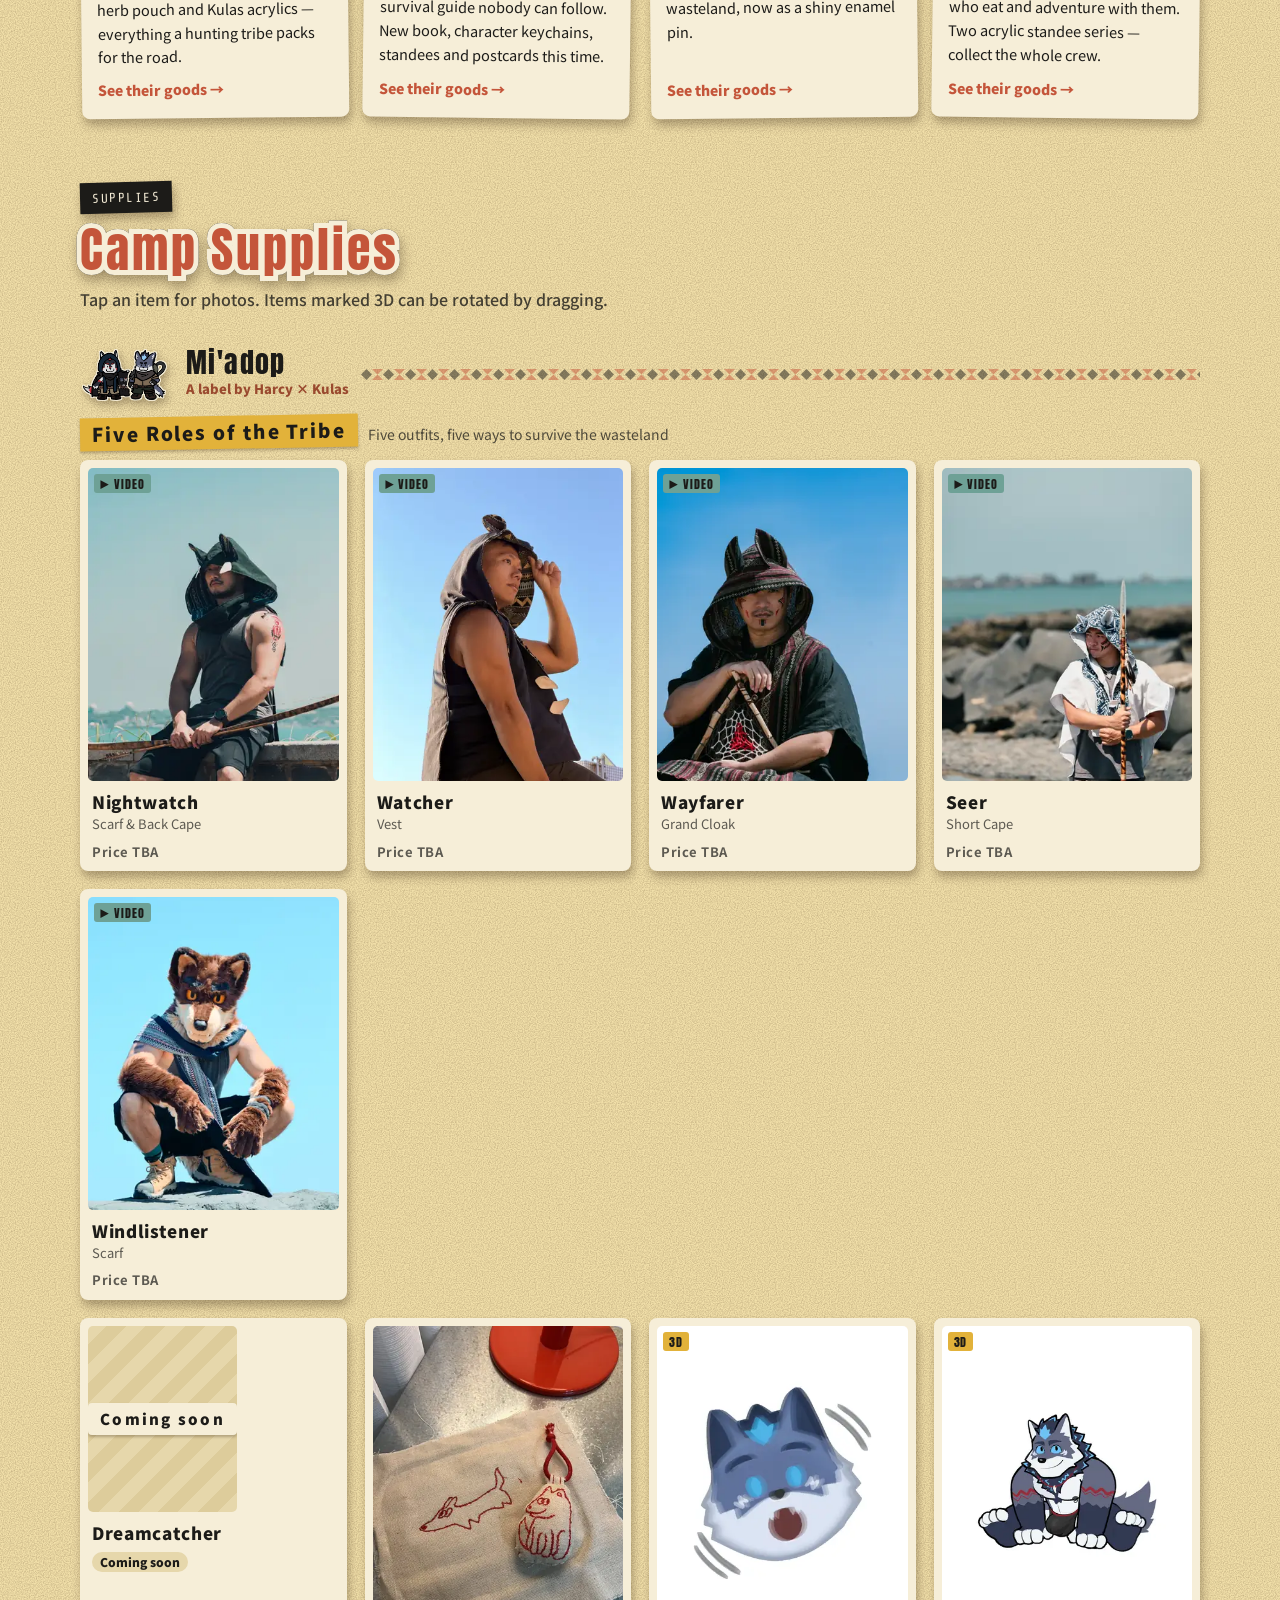
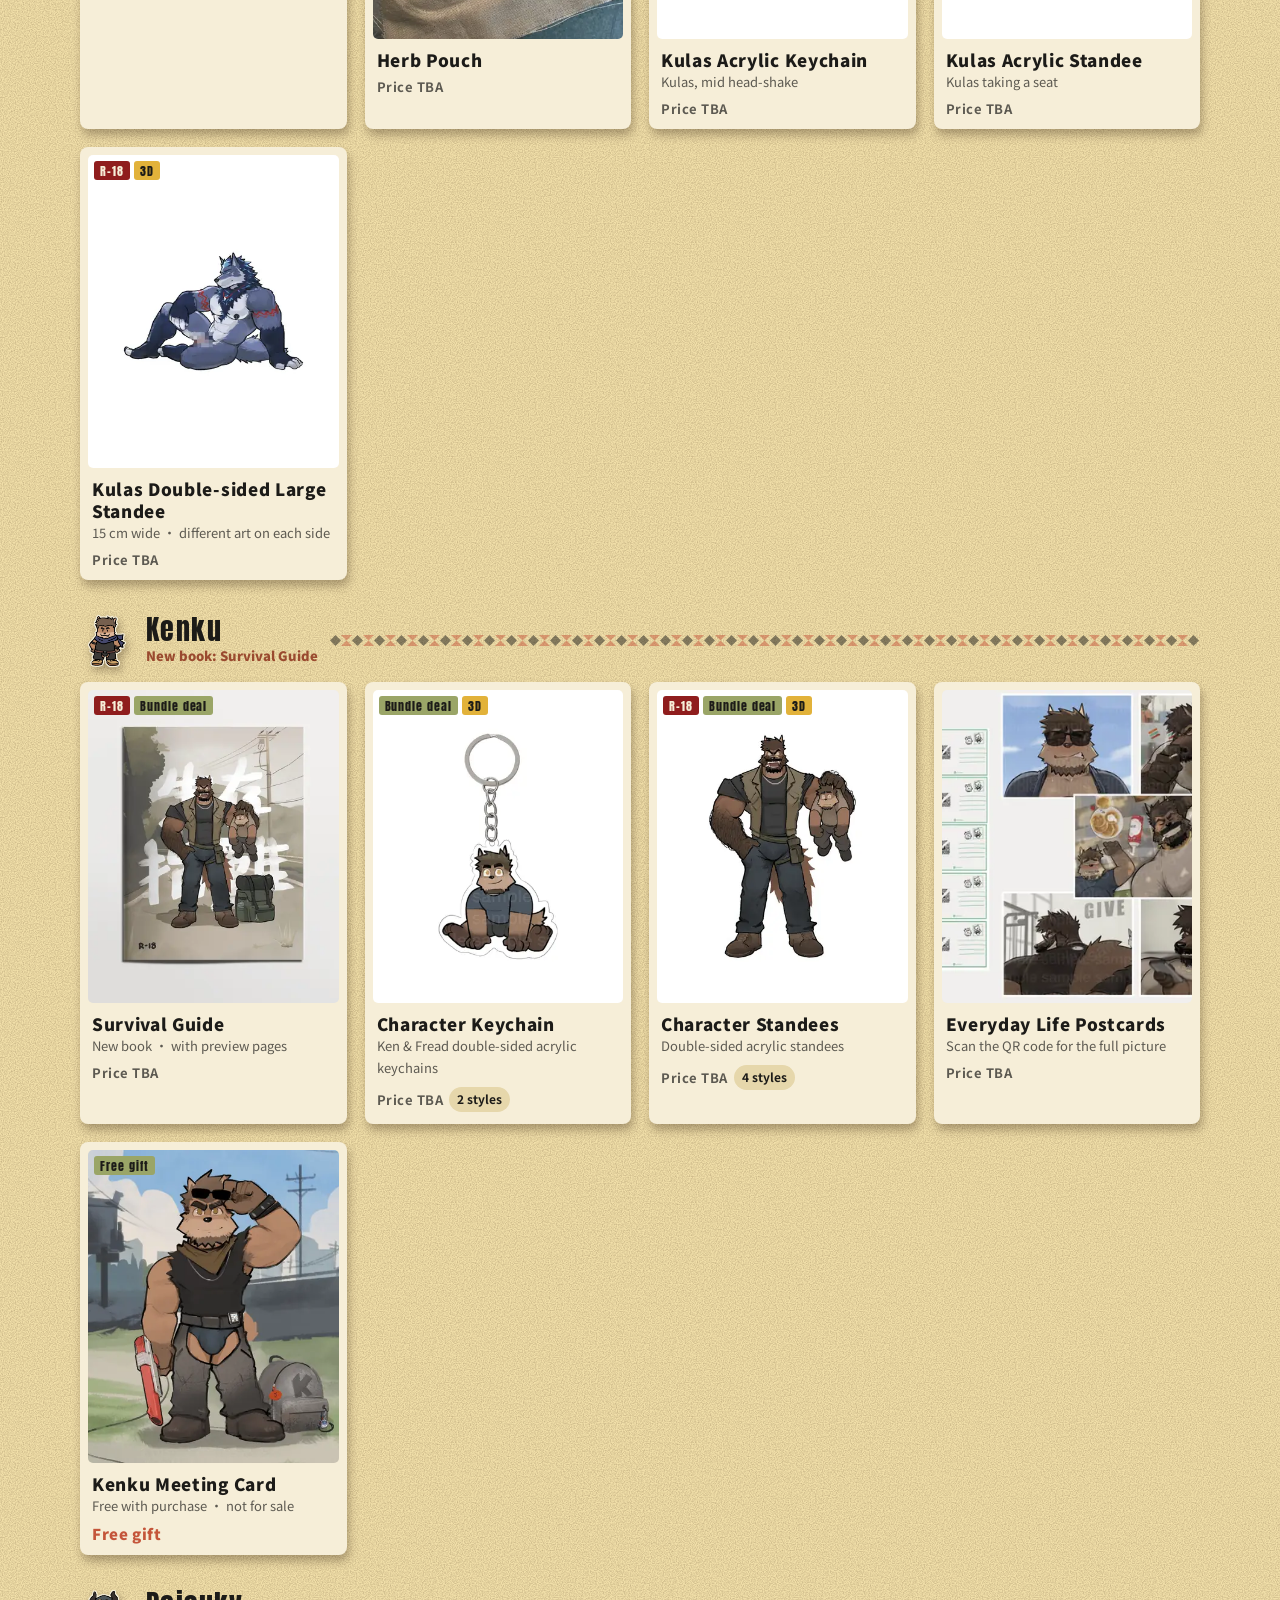
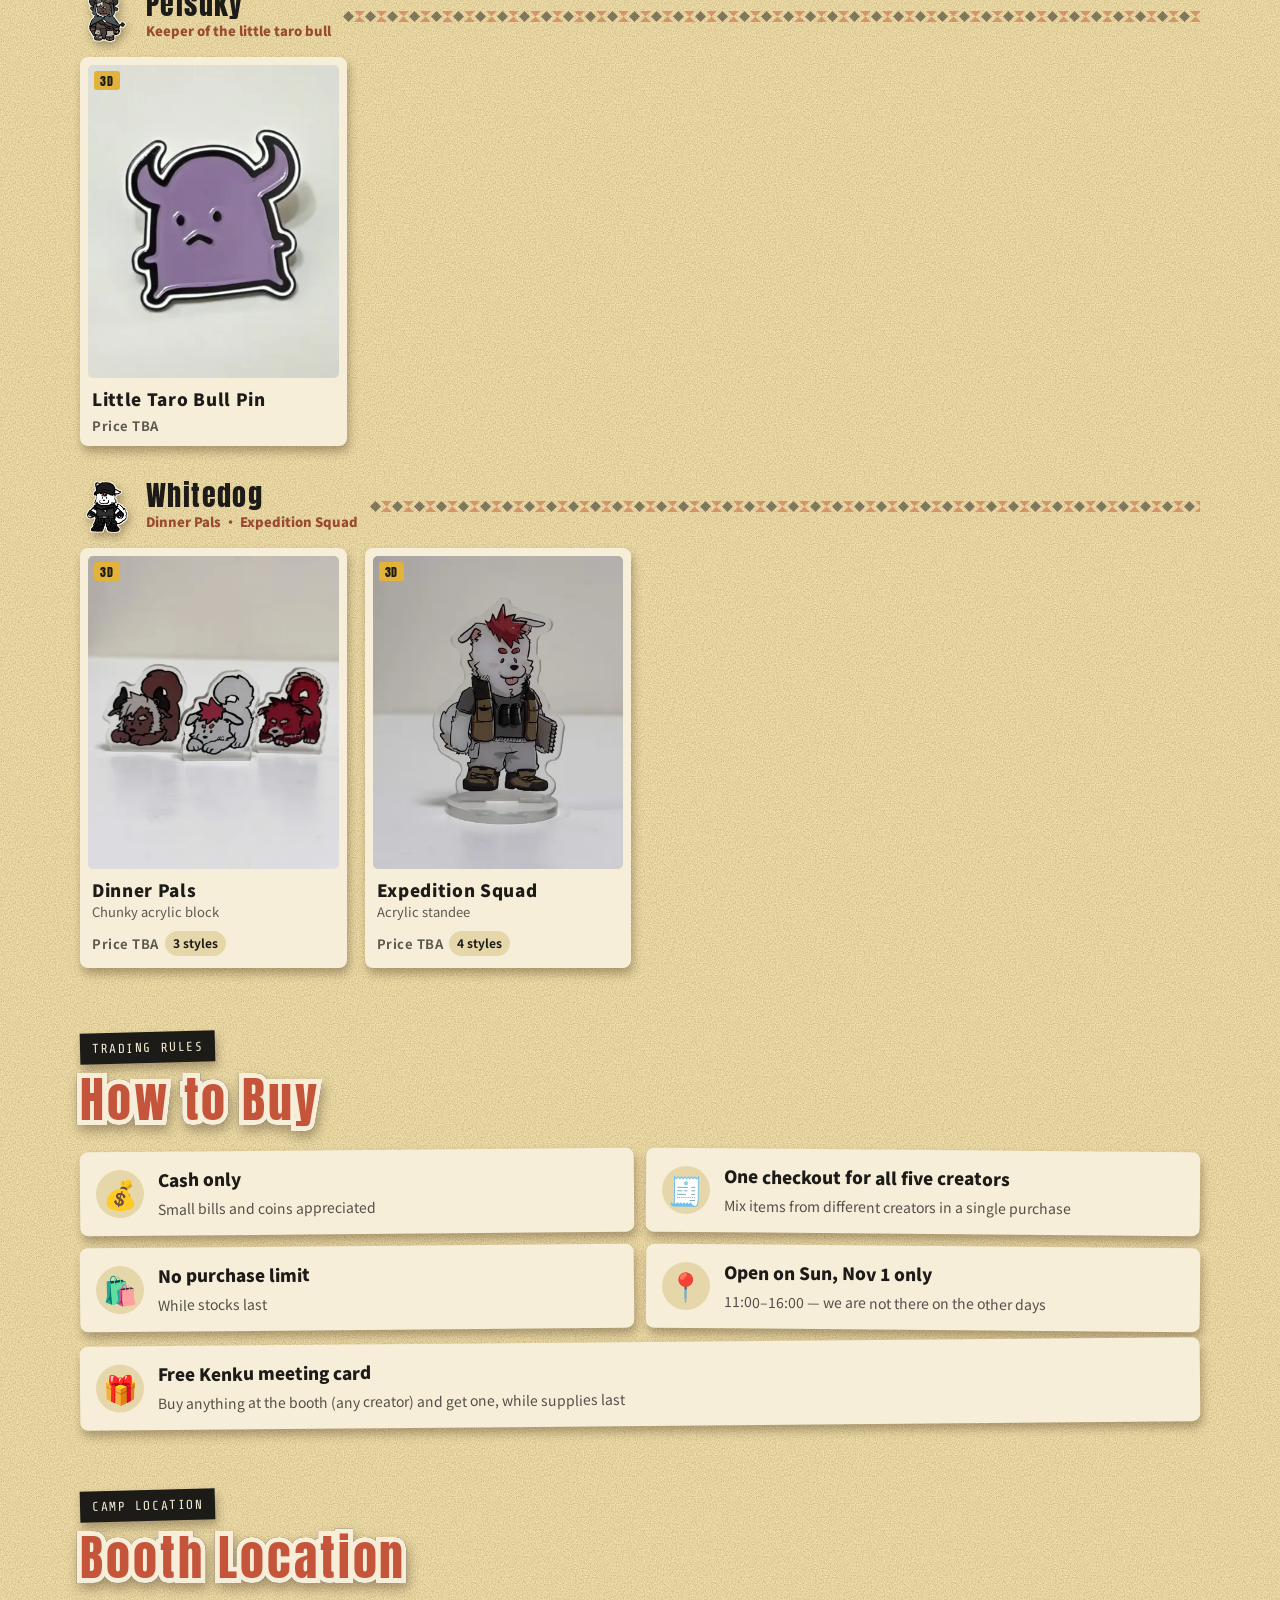
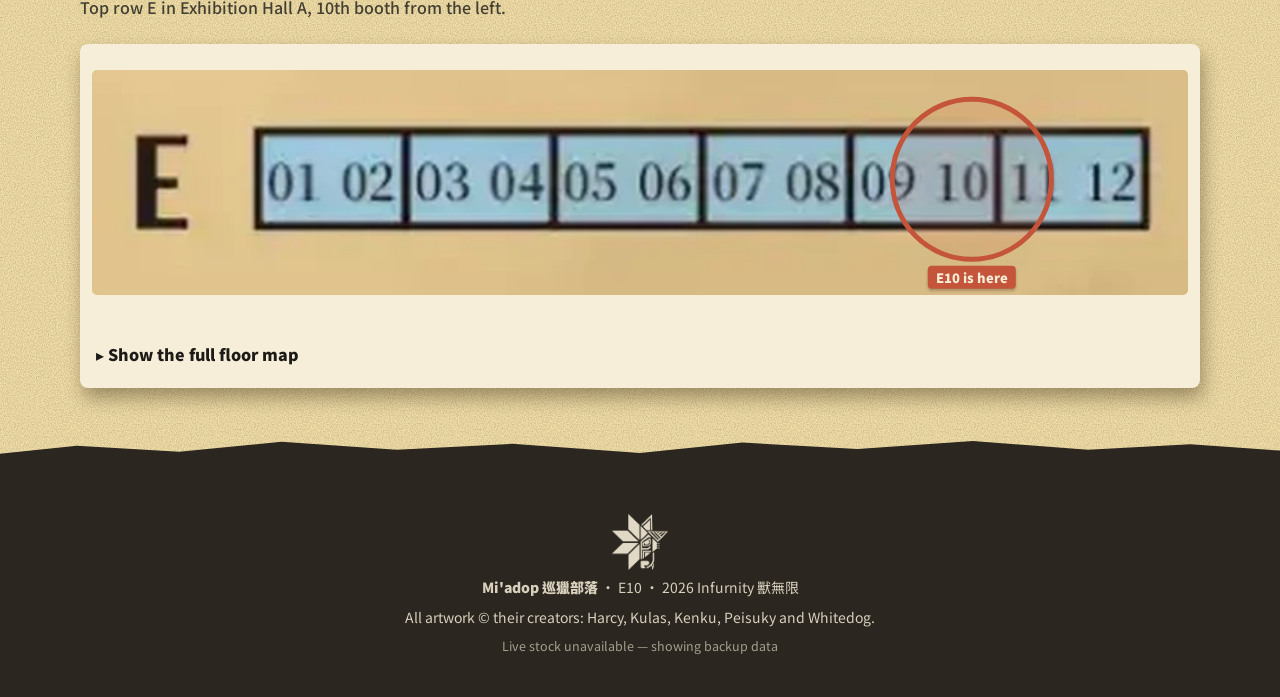
==== commit 7f9a5653: "Swap in the new R-18 Ken and Fred standee art, censored The site only uses mosaic-covered copies; 3D" ====
--- a/index.html
+++ b/index.html
@@ -16,7 +16,7 @@
 <link rel="preconnect" href="https://fonts.googleapis.com">
 <link rel="preconnect" href="https://fonts.gstatic.com" crossorigin>
 <link href="https://fonts.googleapis.com/css2?family=Anton&family=Noto+Sans+TC:wght@400;500;700;900&family=Share+Tech+Mono&display=swap" rel="stylesheet">
-<link rel="stylesheet" href="css/site.css?v=20261018n">
+<link rel="stylesheet" href="css/site.css?v=20261018o">
 <script type="importmap">
 { "imports": {
   "three": "https://cdn.jsdelivr.net/npm/three@0.170.0/build/three.module.js",
@@ -161,6 +161,6 @@
   </div>
 </dialog>
 
-<script type="module" src="js/site.js?v=20261018n"></script>
+<script type="module" src="js/site.js?v=20261018p"></script>
 </body>
 </html>
--- a/css/site.css
+++ b/css/site.css
@@ -254,7 +254,11 @@
 /* 照片、影片固定在展示區內完整縮放（直式內容不會被上下裁掉） */
 .stage > img, .stage > video { position: absolute; inset: 0; width: 100%; height: 100%; object-fit: contain; background: #e7d9b6; }
 .stage .hint { position: absolute; bottom: 8px; left: 50%; translate: -50% 0; font-size: 12.5px; font-weight: 700; background: rgba(246, 238, 216, .85); padding: 4px 10px; border-radius: 999px; pointer-events: none; }
-.stage .loading { font-weight: 700; opacity: .6; }
+.stage .spin { position: absolute; inset: 0; z-index: 3; display: grid; place-content: center; justify-items: center; gap: 10px; pointer-events: none; }
+.stage .spin i { width: 46px; height: 46px; border-radius: 50%; border: 5px solid rgba(28, 27, 24, .14); border-top-color: var(--brick); border-right-color: var(--sun); background: rgba(246, 238, 216, .9); box-shadow: 0 0 0 4px rgba(246, 238, 216, .9), var(--sh1); animation: spin .9s linear infinite; }
+.stage .spin span { font: 700 13px/1 var(--zh); letter-spacing: .1em; color: var(--ink); background: rgba(246, 238, 216, .85); padding: 4px 10px; border-radius: 999px; }
+@keyframes spin { to { rotate: 360deg; } }
+@media (prefers-reduced-motion: reduce) { .stage .spin i { animation-duration: 2.4s; } }
 .stage .soon-big { font: 900 22px/1.4 var(--zh); letter-spacing: .2em; opacity: .55; text-align: center; padding: 20px; }
 .thumbs { display: flex; gap: 8px; overflow-x: auto; padding: 10px 12px; scrollbar-width: thin; }
 .thumbs button {
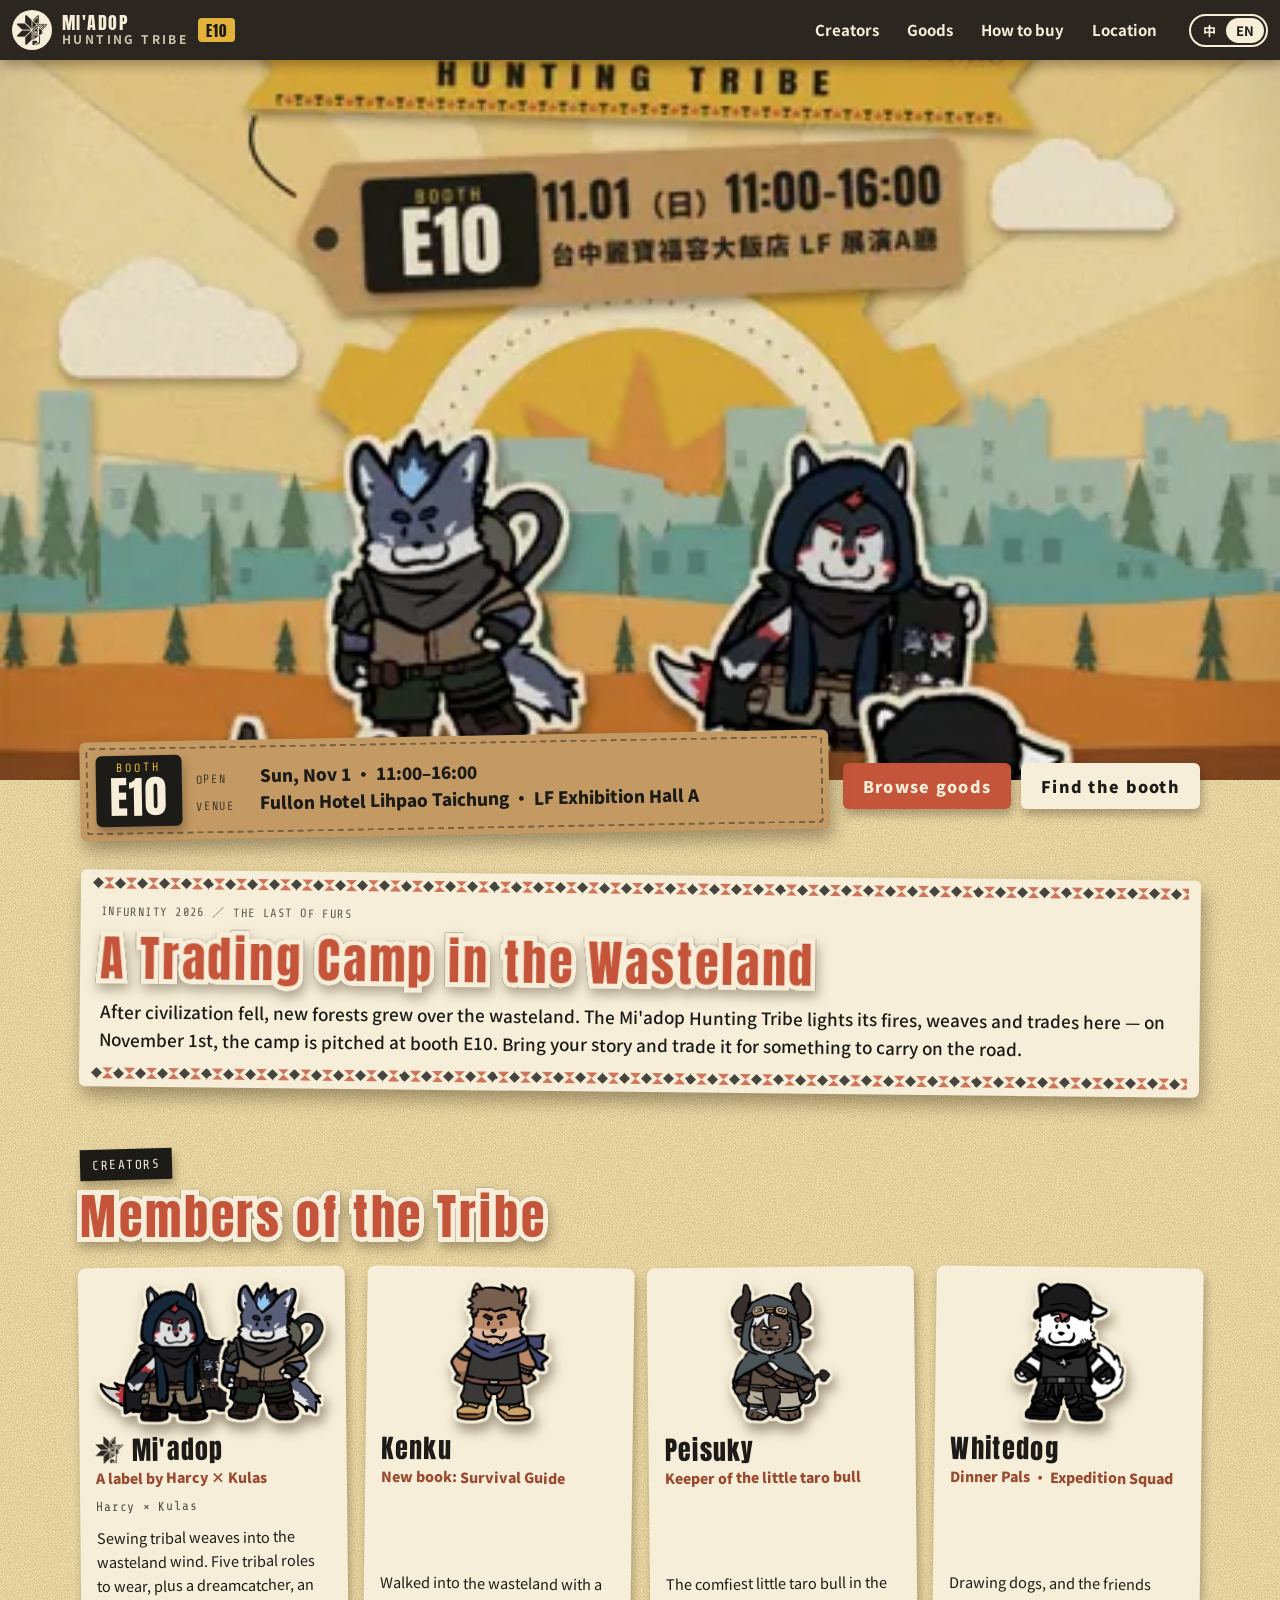
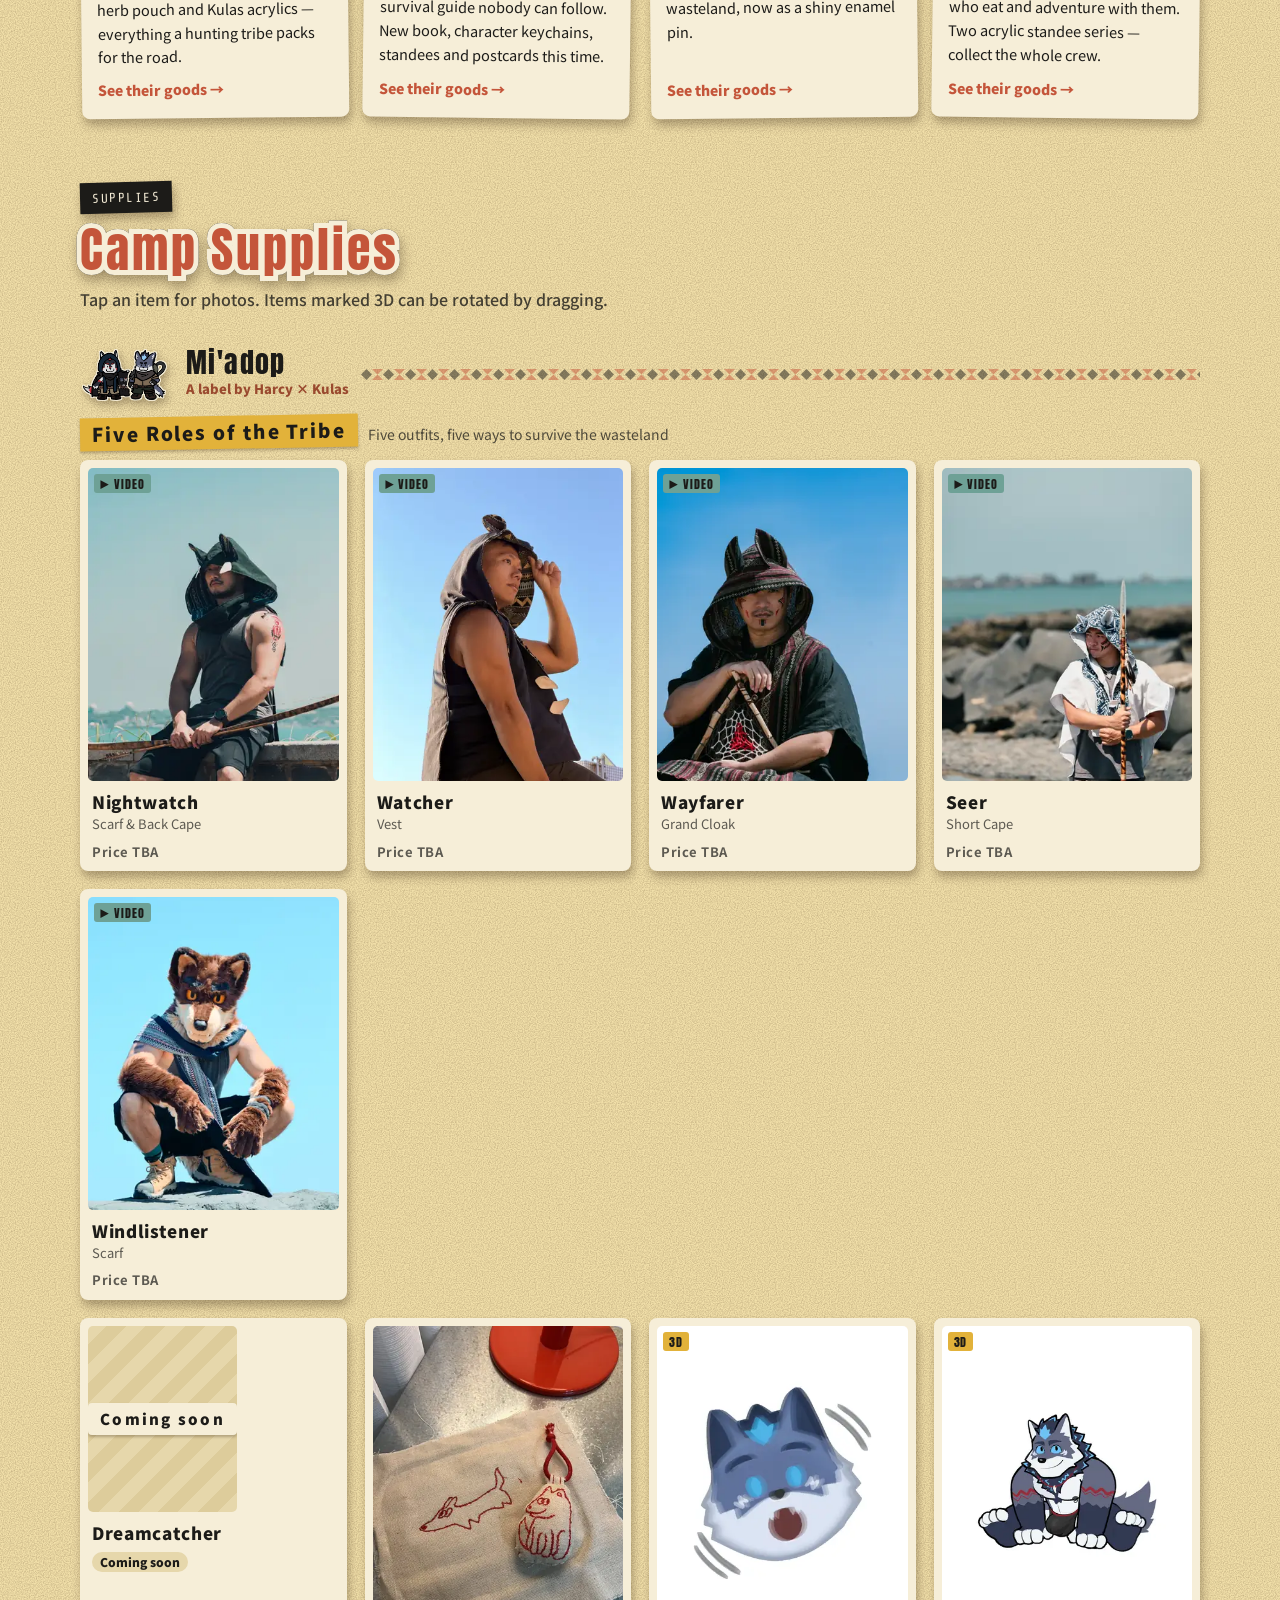
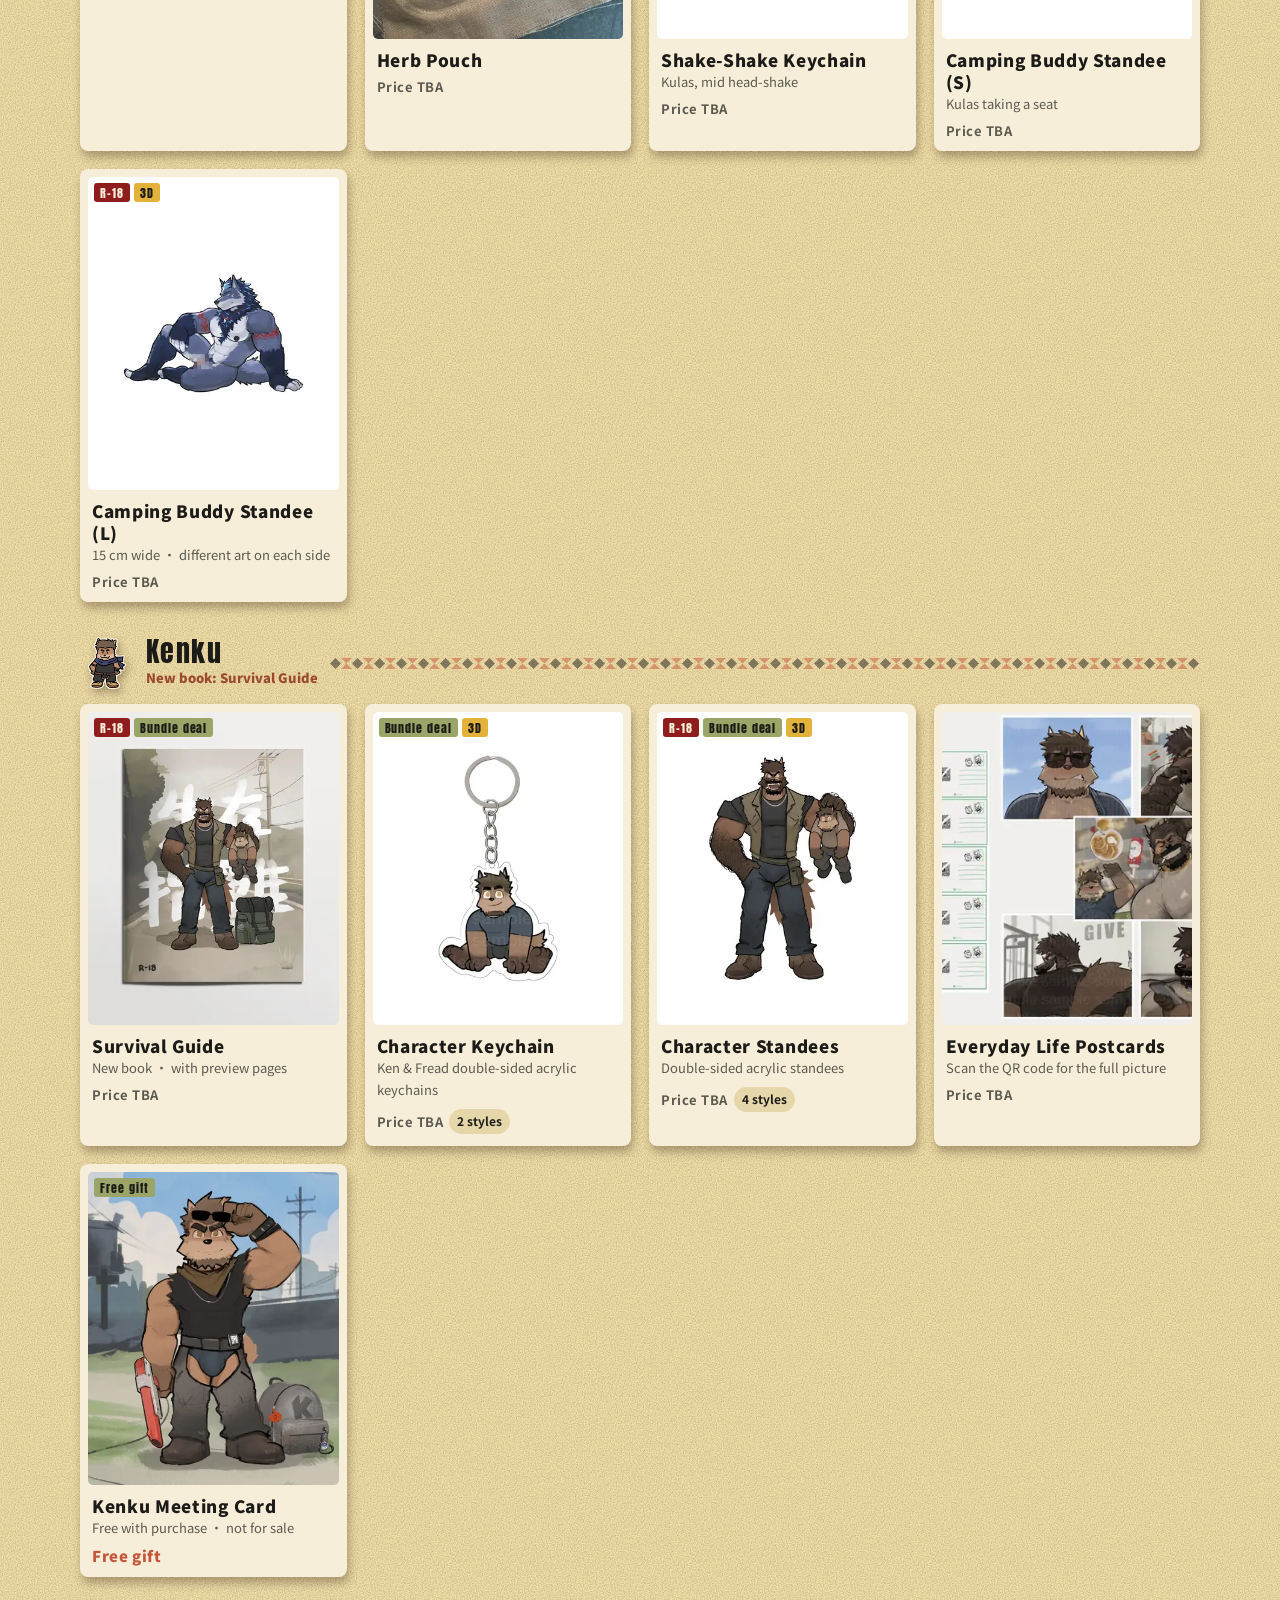
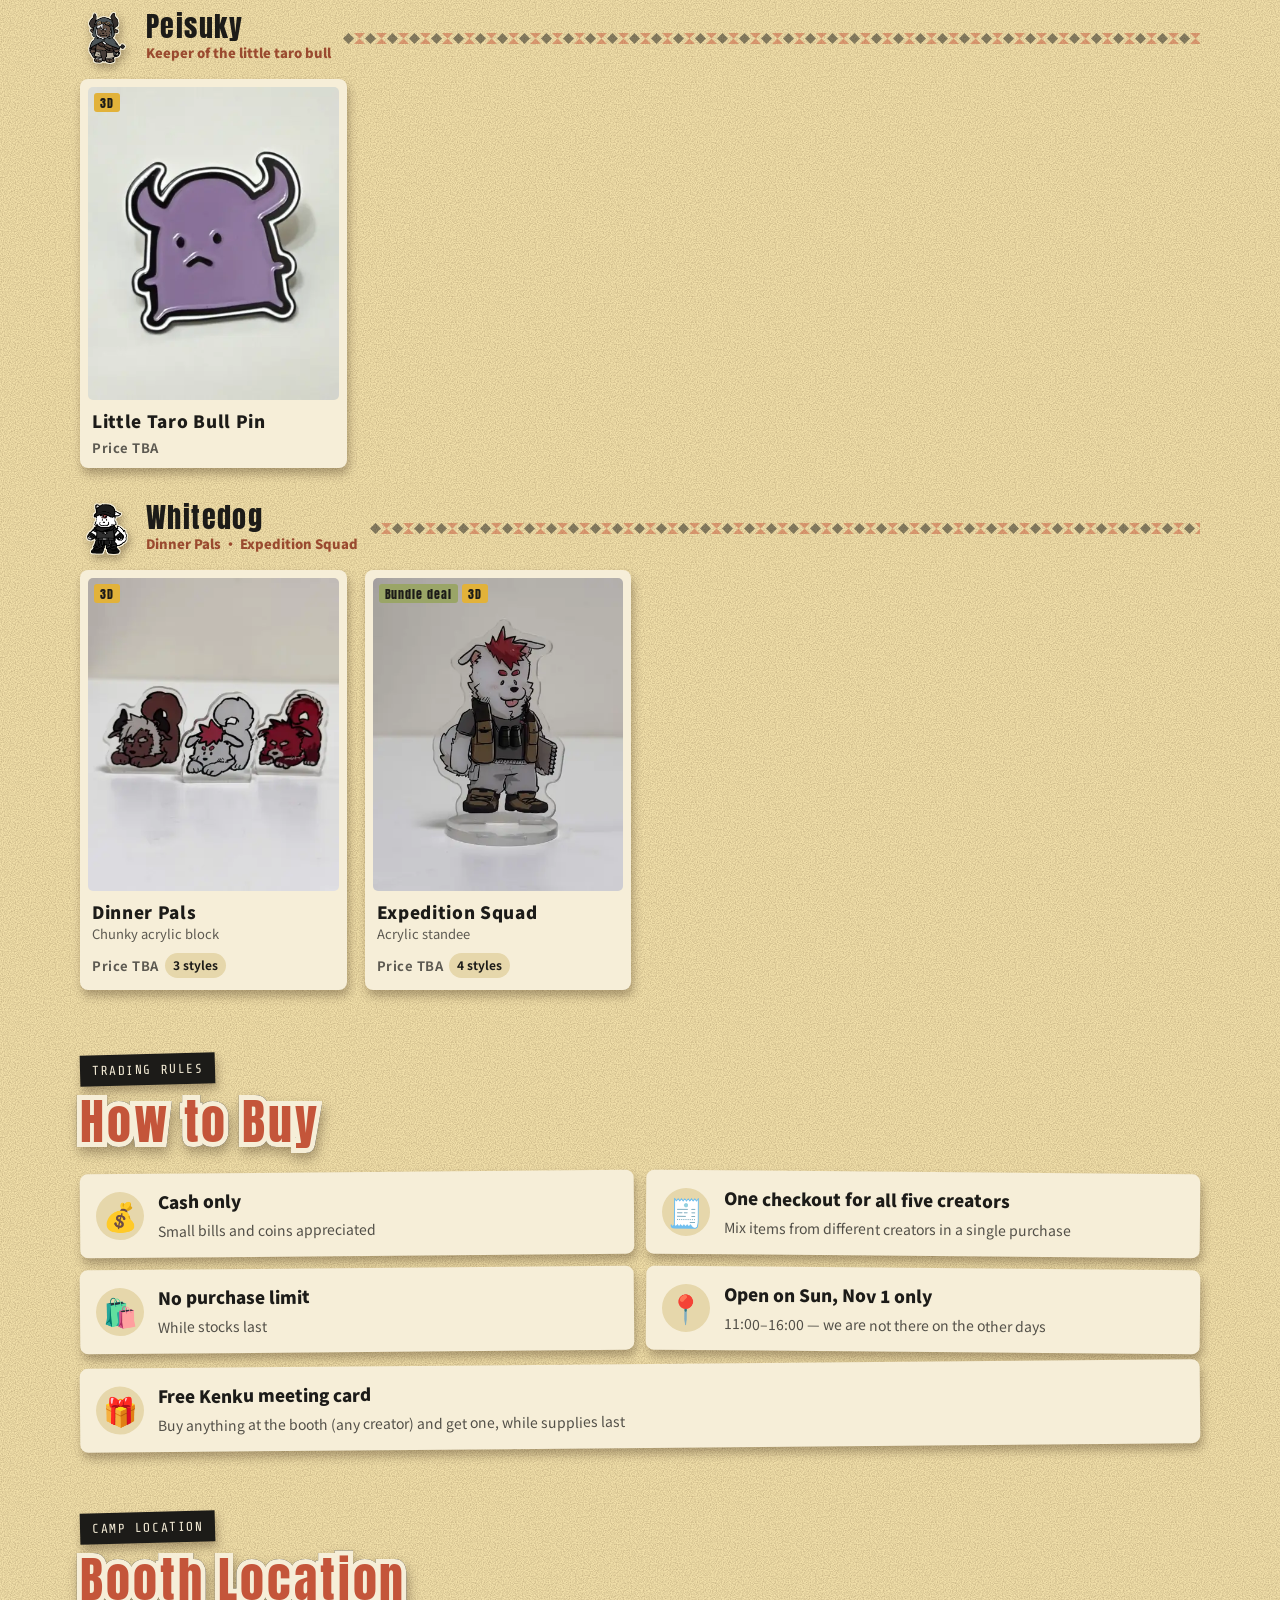
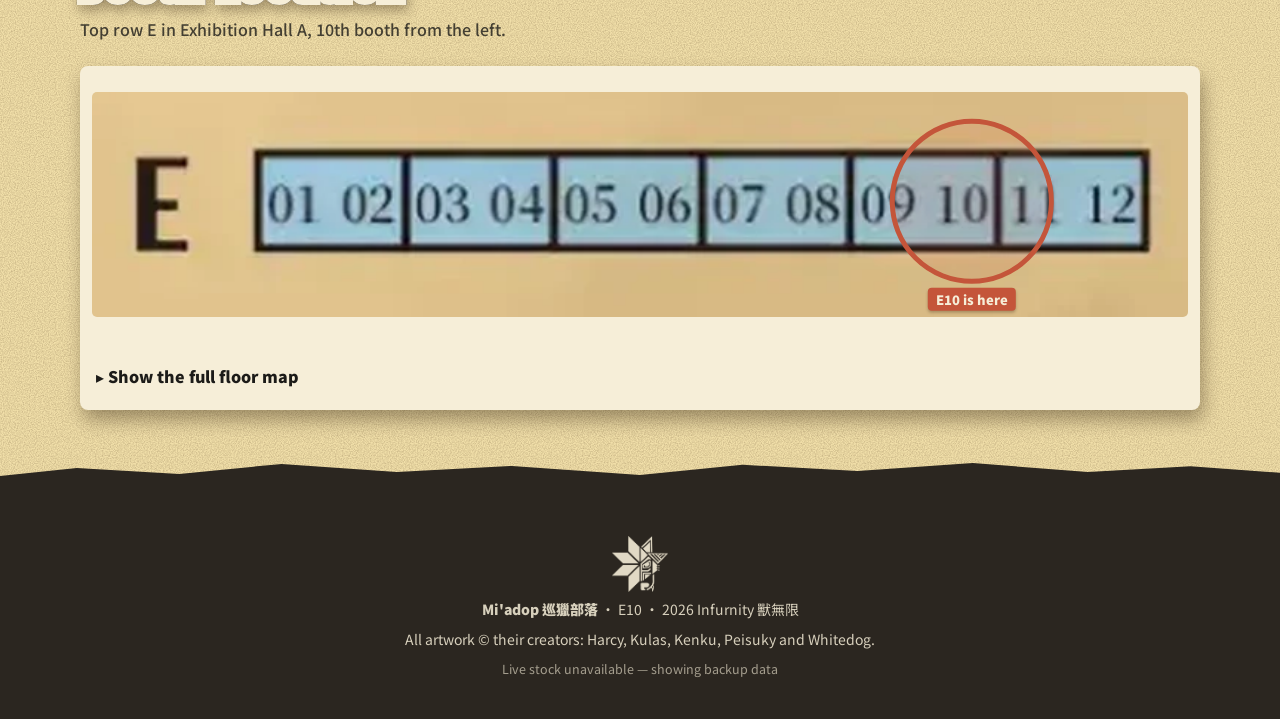
==== commit cedc72c6: "Rename the Kulas goods and read every sheet row Google guessed the first ~20 rows were headers (the " ====
--- a/index.html
+++ b/index.html
@@ -161,6 +161,6 @@
   </div>
 </dialog>
 
-<script type="module" src="js/site.js?v=20261018p"></script>
+<script type="module" src="js/site.js?v=20261020a"></script>
 </body>
 </html>
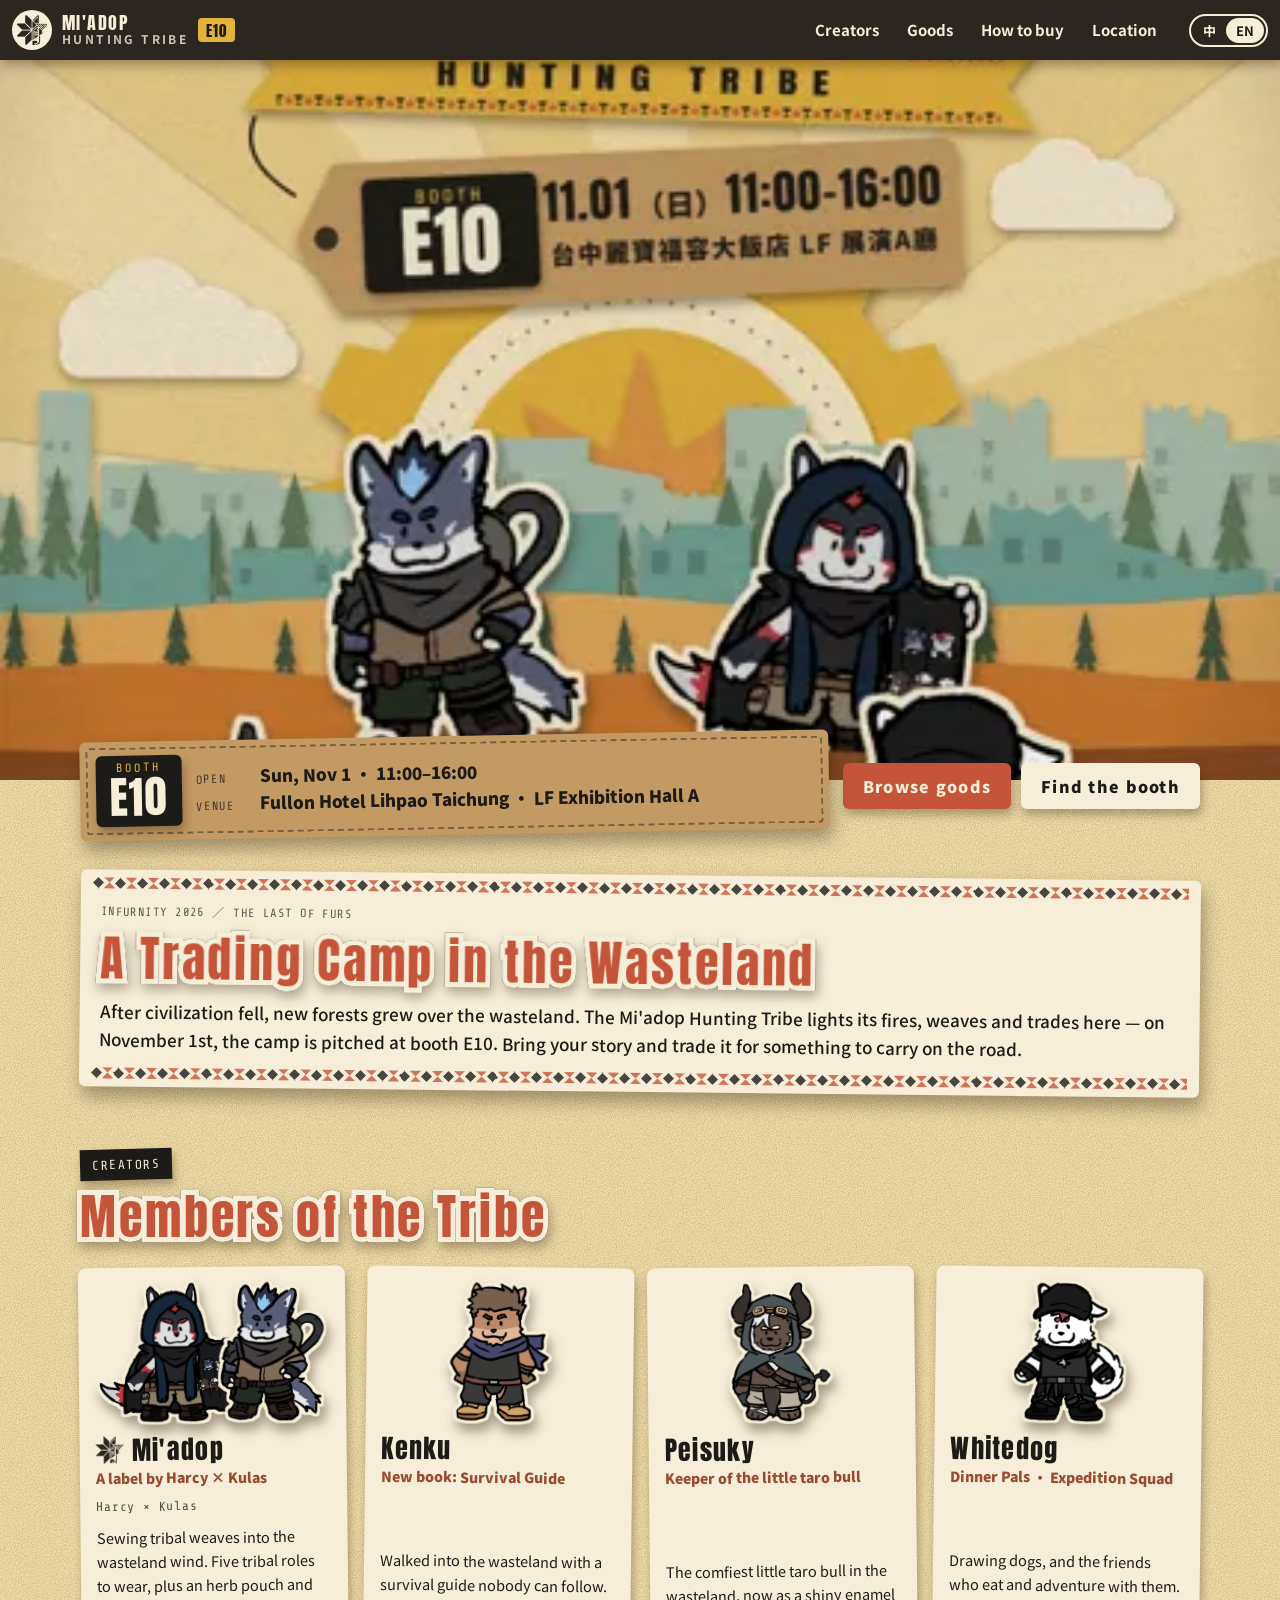
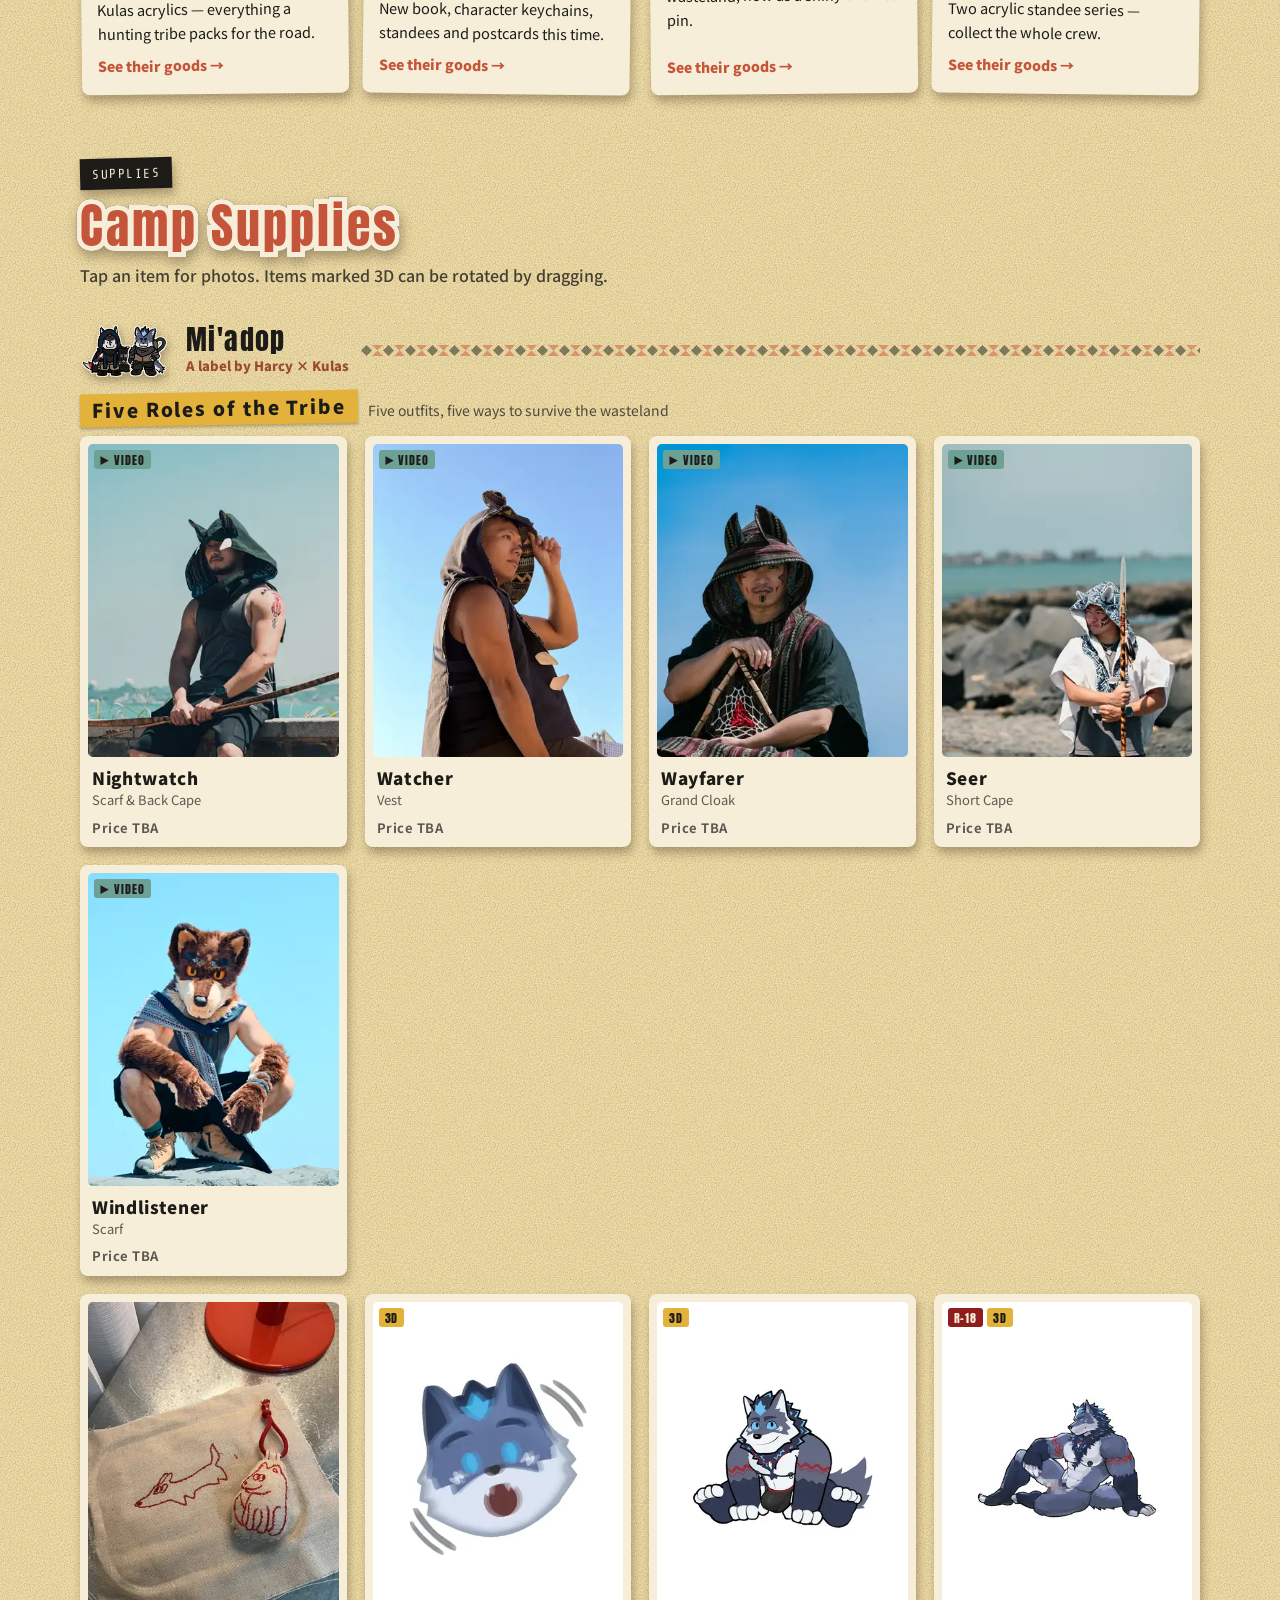
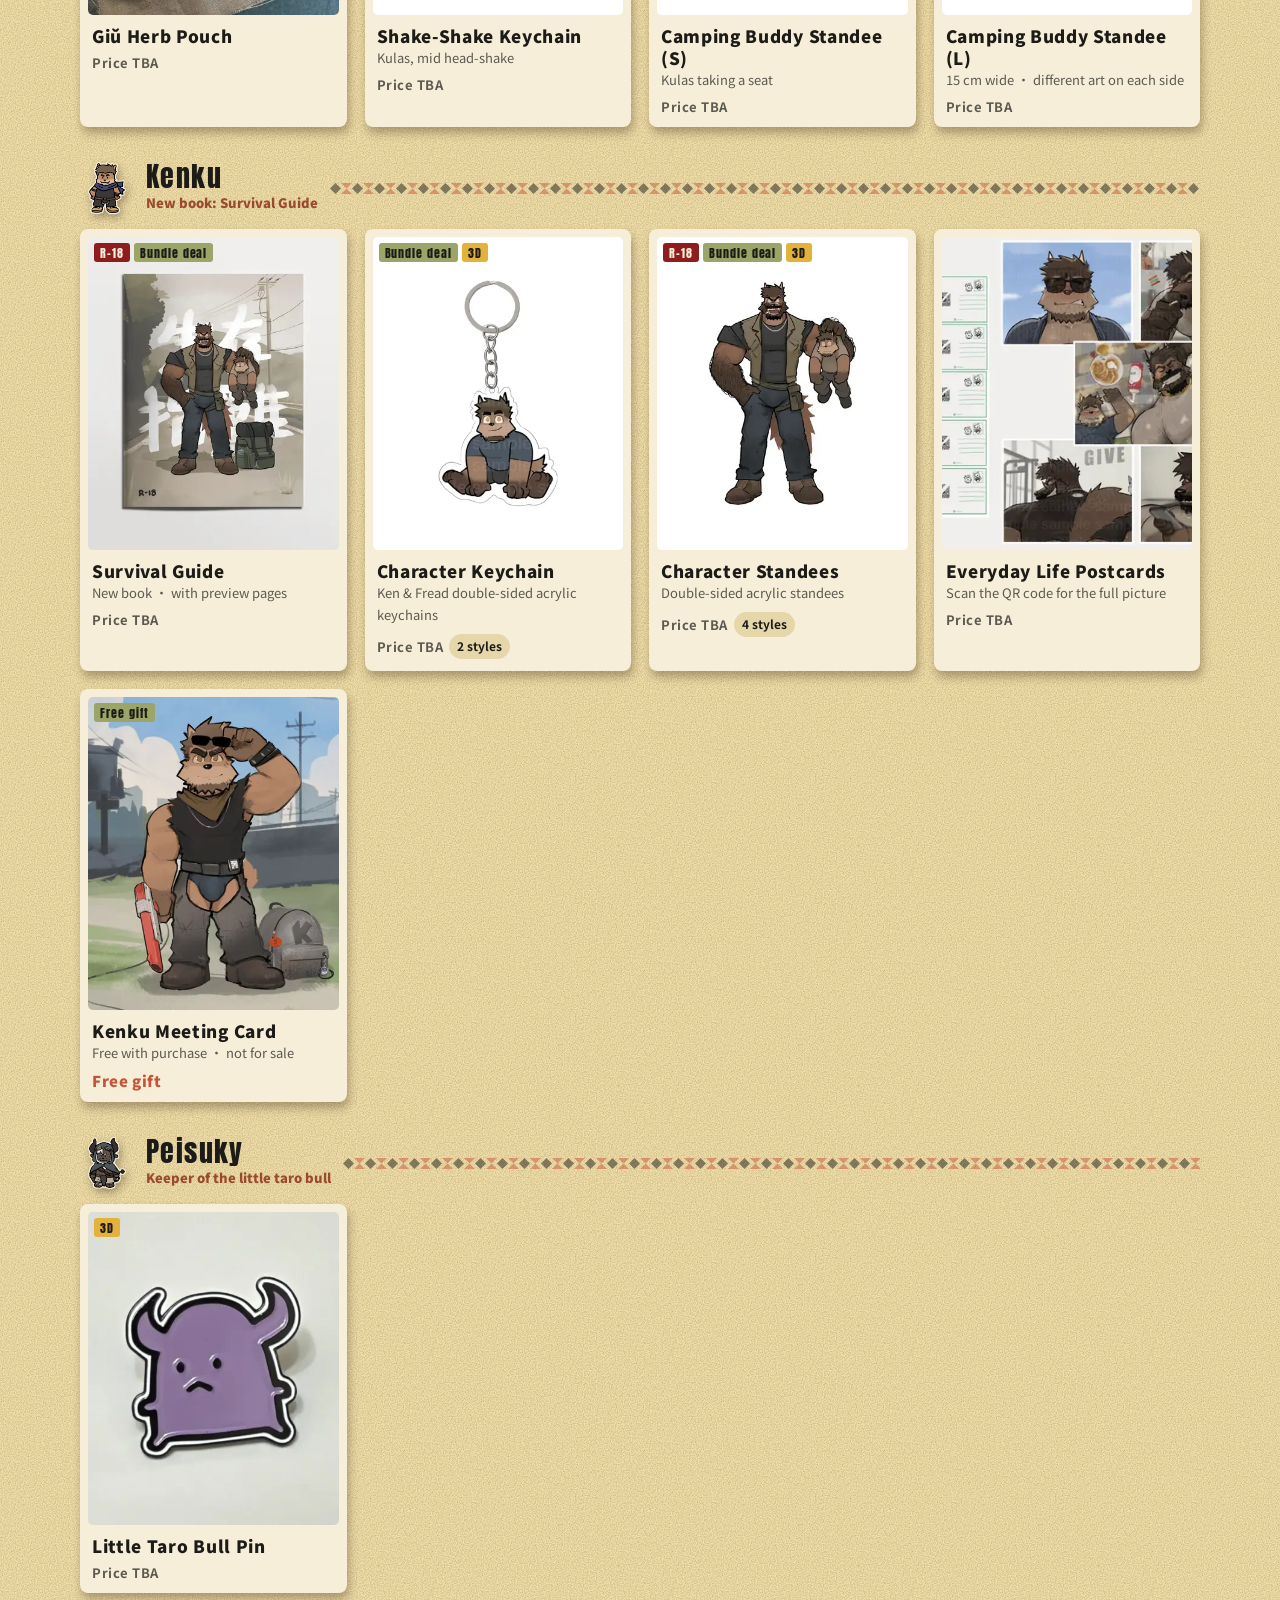
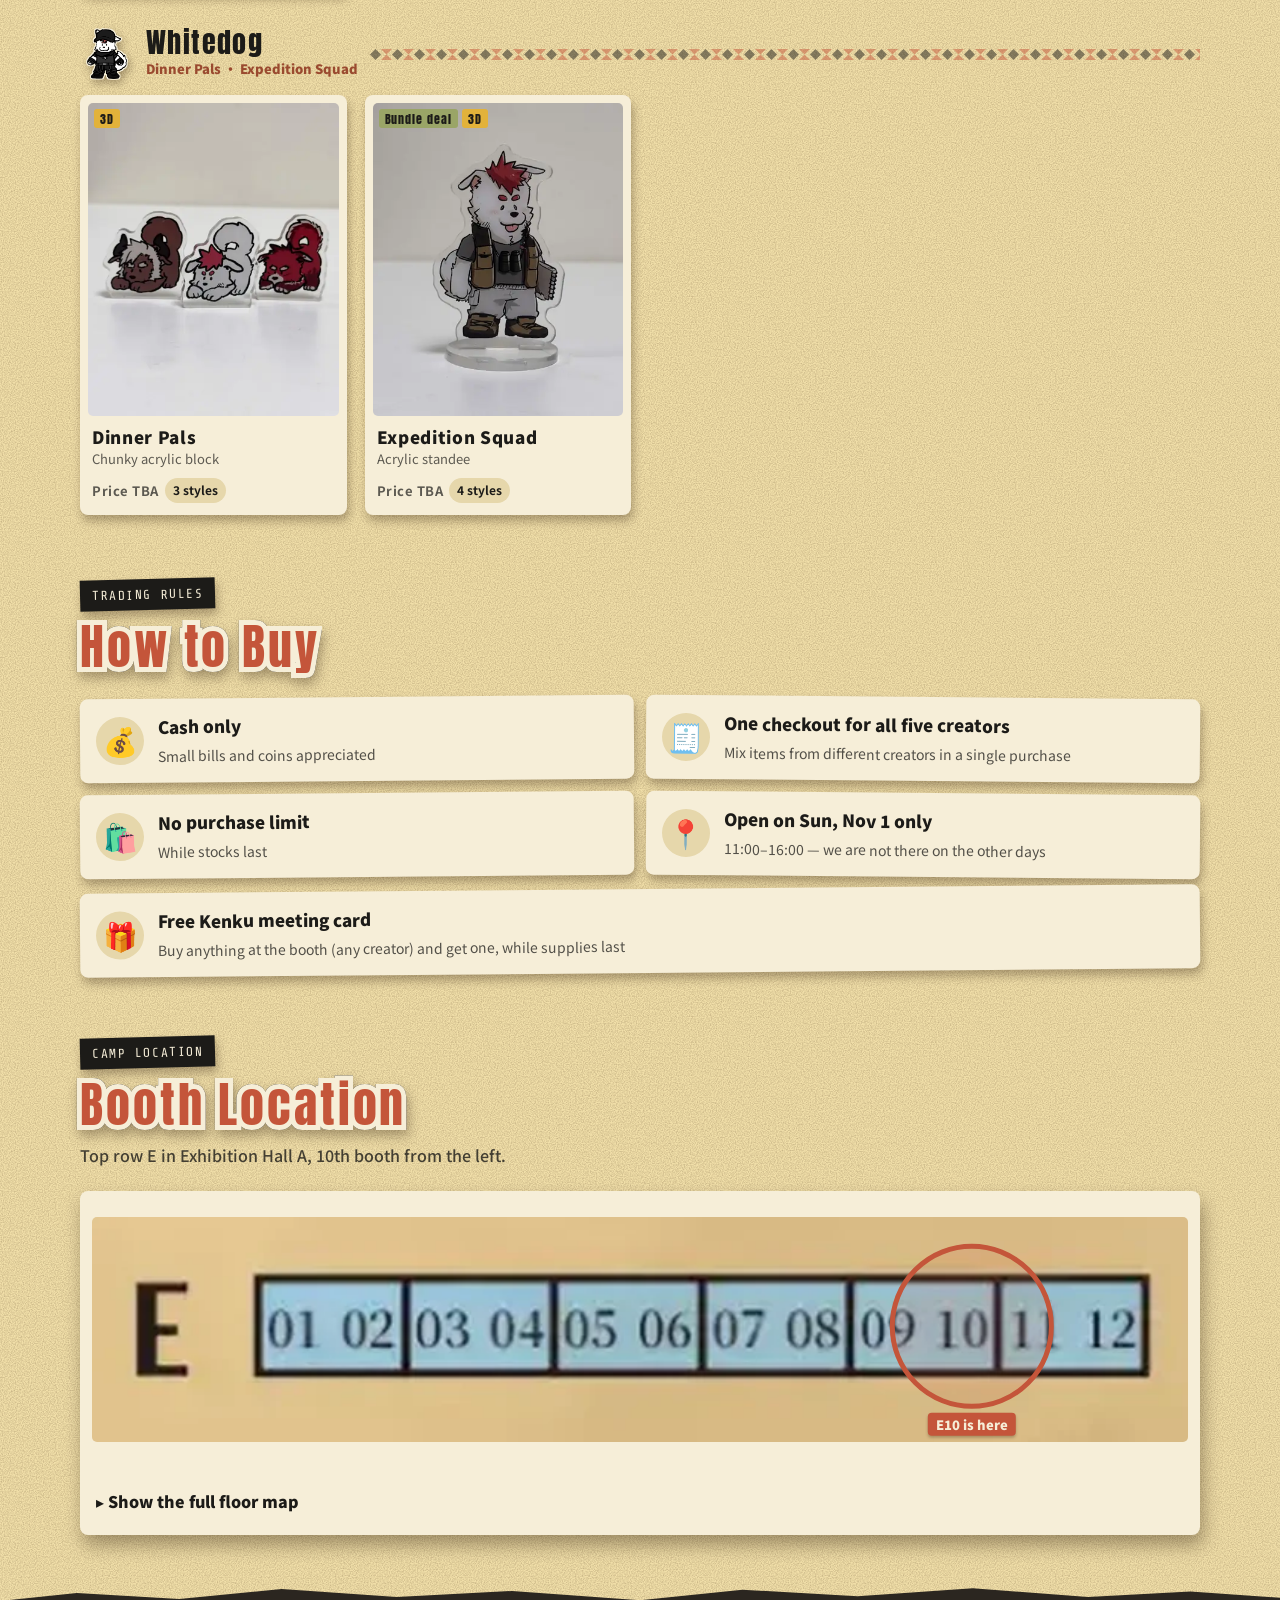
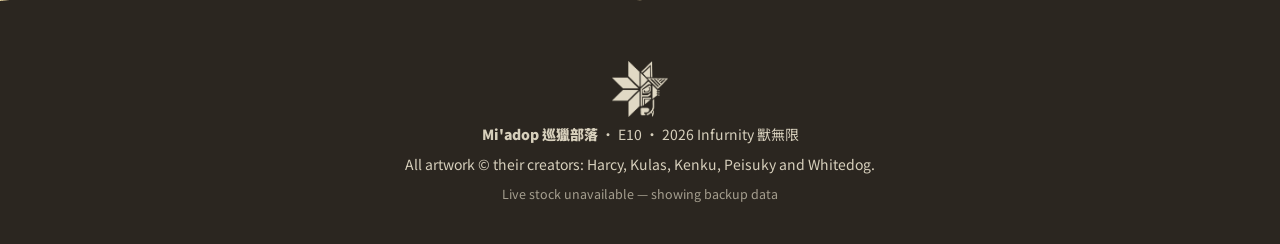
==== commit f9c193b7: "Take the dreamcatcher off the site for now Products can carry hidden: true to drop out of the site w" ====
--- a/index.html
+++ b/index.html
@@ -16,7 +16,7 @@
 <link rel="preconnect" href="https://fonts.googleapis.com">
 <link rel="preconnect" href="https://fonts.gstatic.com" crossorigin>
 <link href="https://fonts.googleapis.com/css2?family=Anton&family=Noto+Sans+TC:wght@400;500;700;900&family=Share+Tech+Mono&display=swap" rel="stylesheet">
-<link rel="stylesheet" href="css/site.css?v=20261018o">
+<link rel="stylesheet" href="css/site.css?v=20261020b">
 <script type="importmap">
 { "imports": {
   "three": "https://cdn.jsdelivr.net/npm/three@0.170.0/build/three.module.js",
@@ -161,6 +161,6 @@
   </div>
 </dialog>
 
-<script type="module" src="js/site.js?v=20261020a"></script>
+<script type="module" src="js/site.js?v=20261021a"></script>
 </body>
 </html>
--- a/css/site.css
+++ b/css/site.css
@@ -146,6 +146,7 @@
 .brand-head .bh-avatars img { width: 54px; height: 54px; object-fit: contain; filter: drop-shadow(2px 4px 4px rgba(42, 26, 8, .35)); }
 .brand-head .bh-avatars img + img { margin-left: -14px; }
 .brand-head h3 { margin: 0; font: 400 28px/1 var(--an); letter-spacing: .05em; }
+.creator h3.cjk, .brand-head h3.cjk { font-family: var(--zh); font-weight: 900; letter-spacing: .04em; }
 .brand-head p { margin: 2px 0 0; font-size: 13px; font-weight: 900; color: var(--ruin); }
 .brand-head::after { content: ''; flex: 1; height: 11px; background: var(--weave); opacity: .5; align-self: center; min-width: 30px; }
 .roles-head { display: flex; align-items: baseline; gap: 10px; flex-wrap: wrap; margin: 4px 0 12px; }
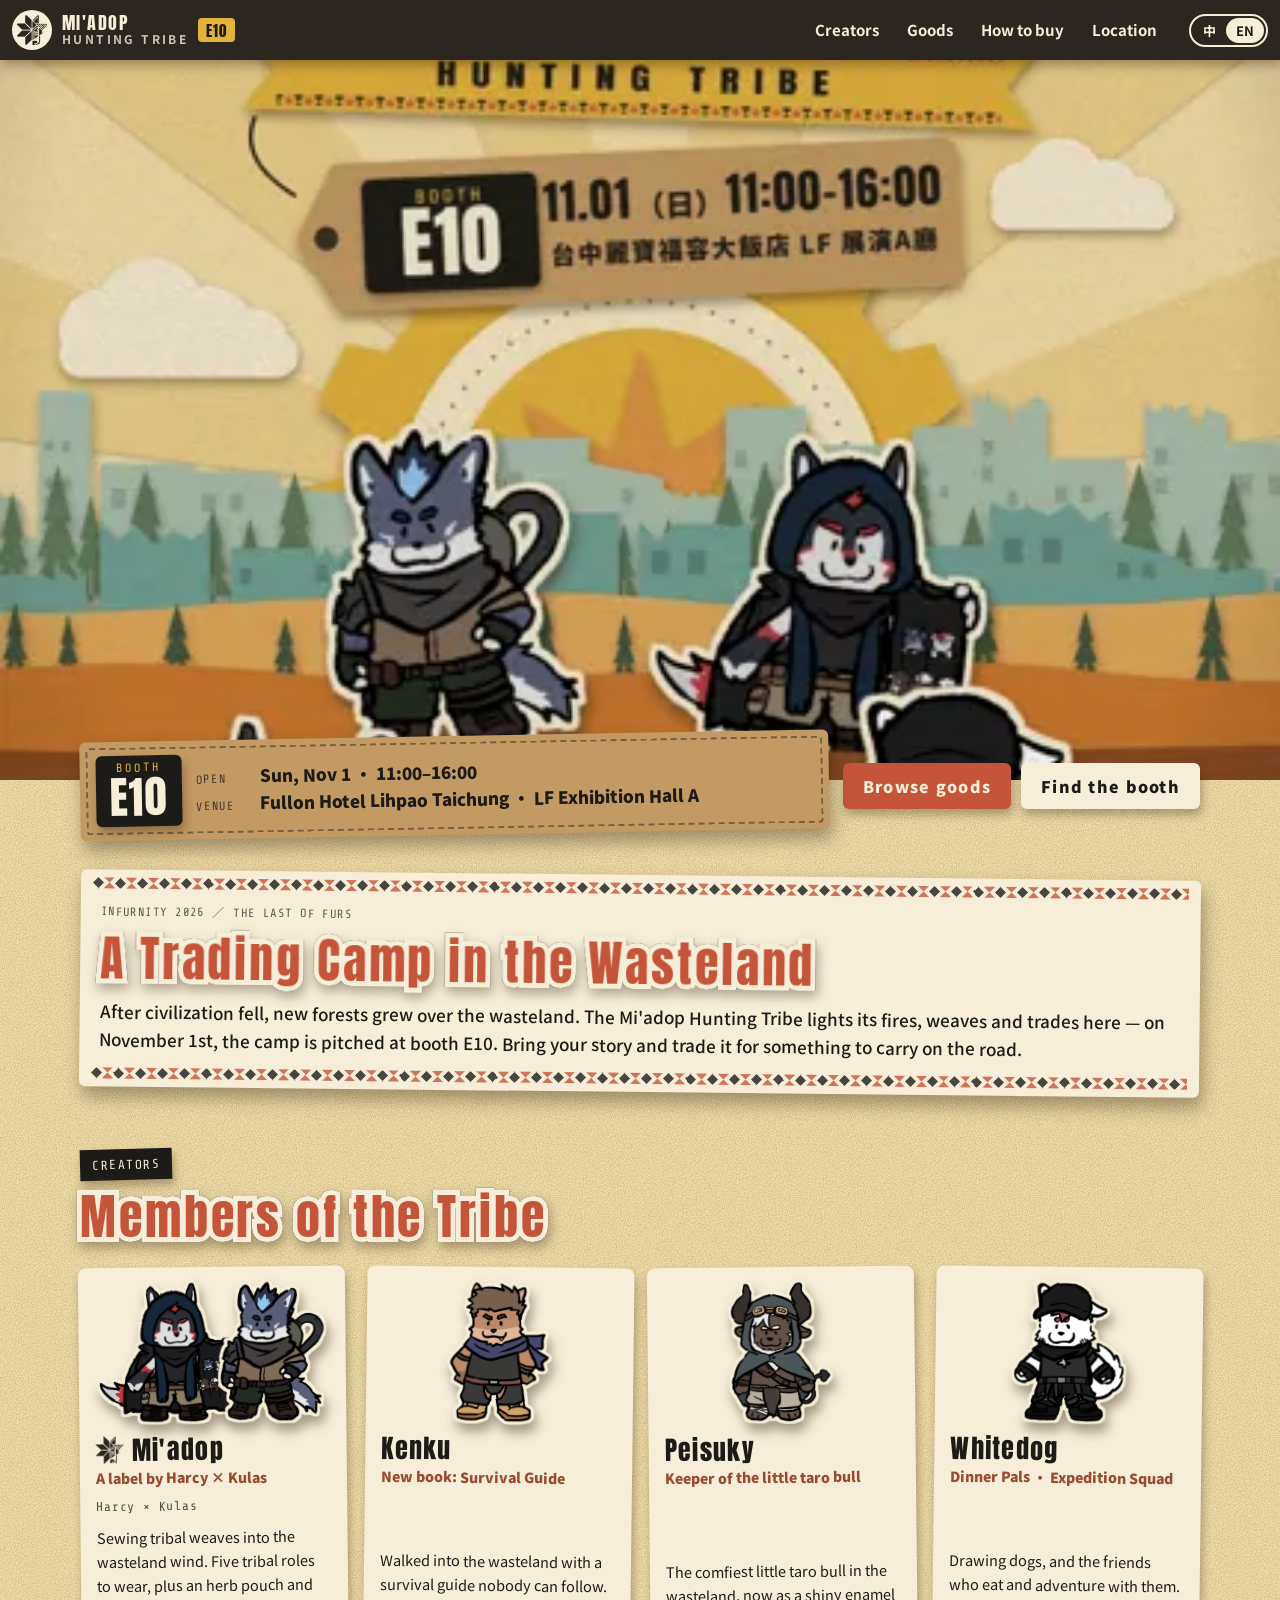
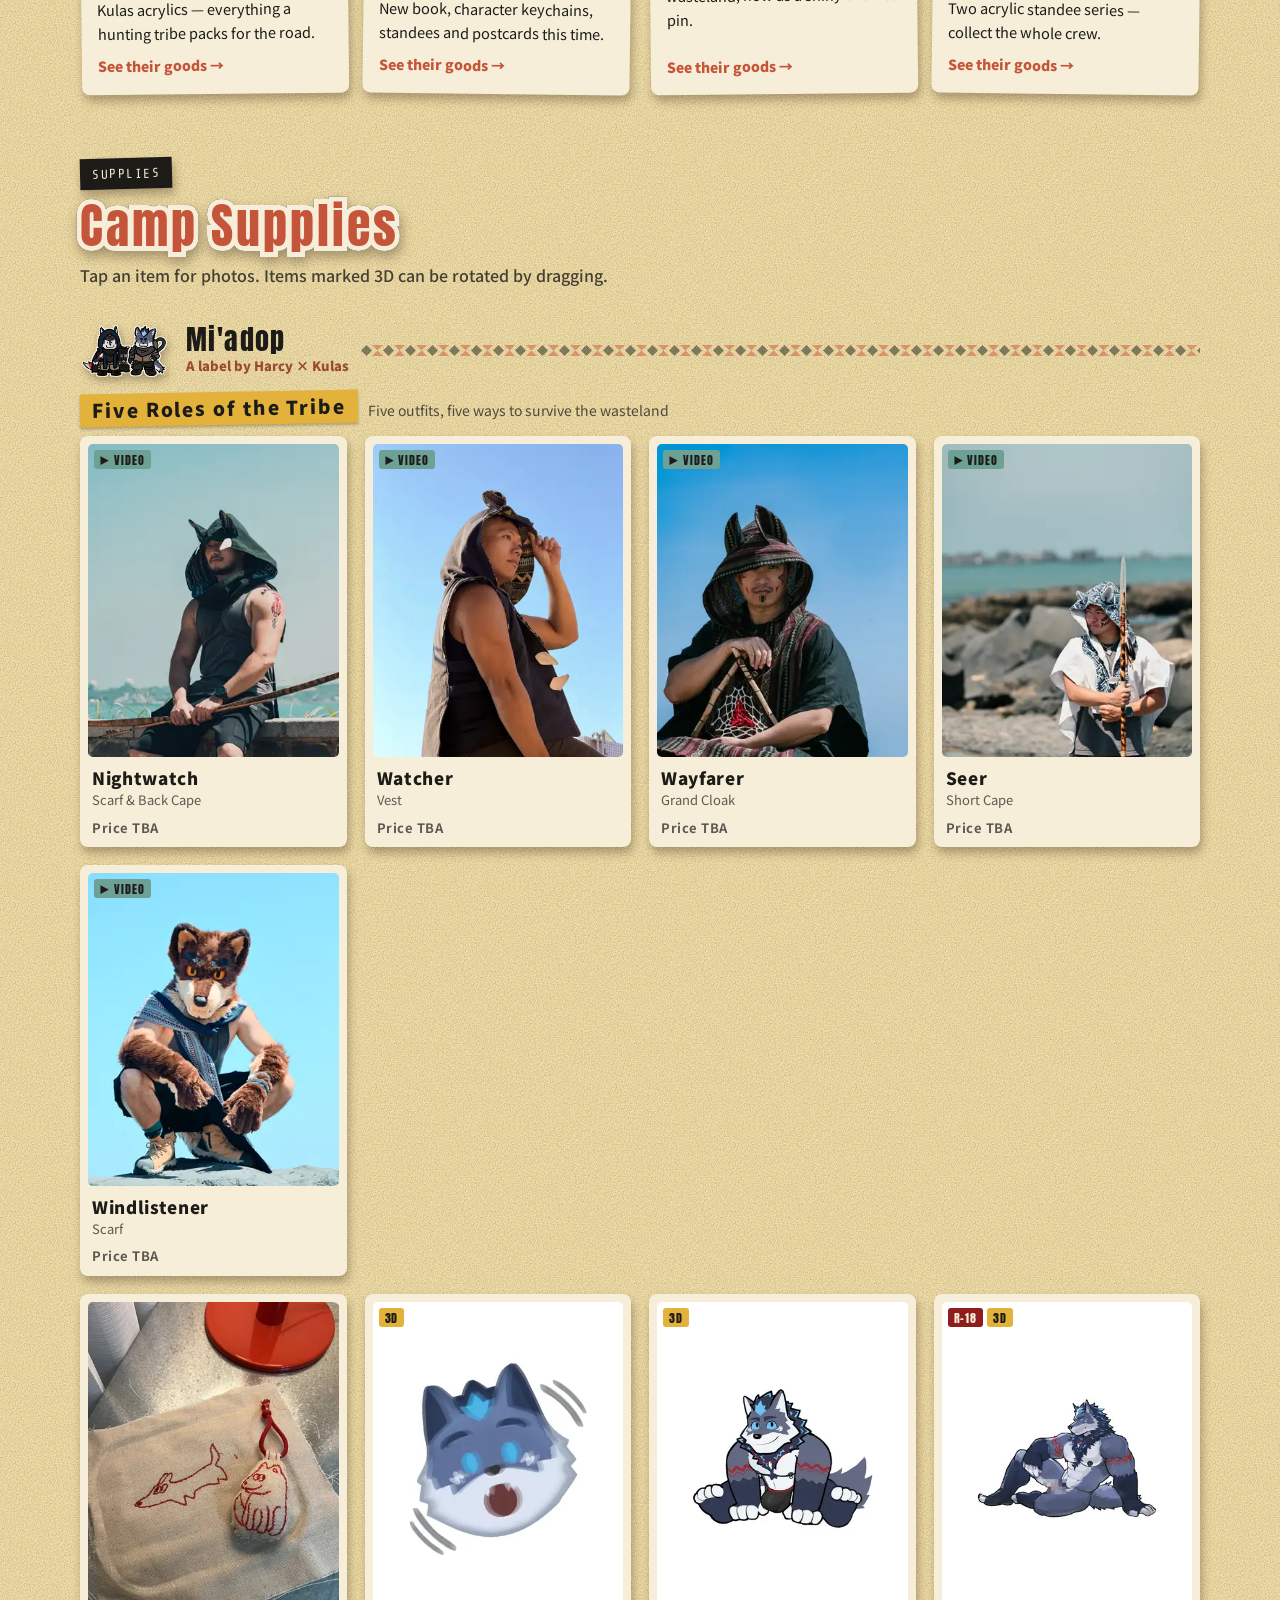
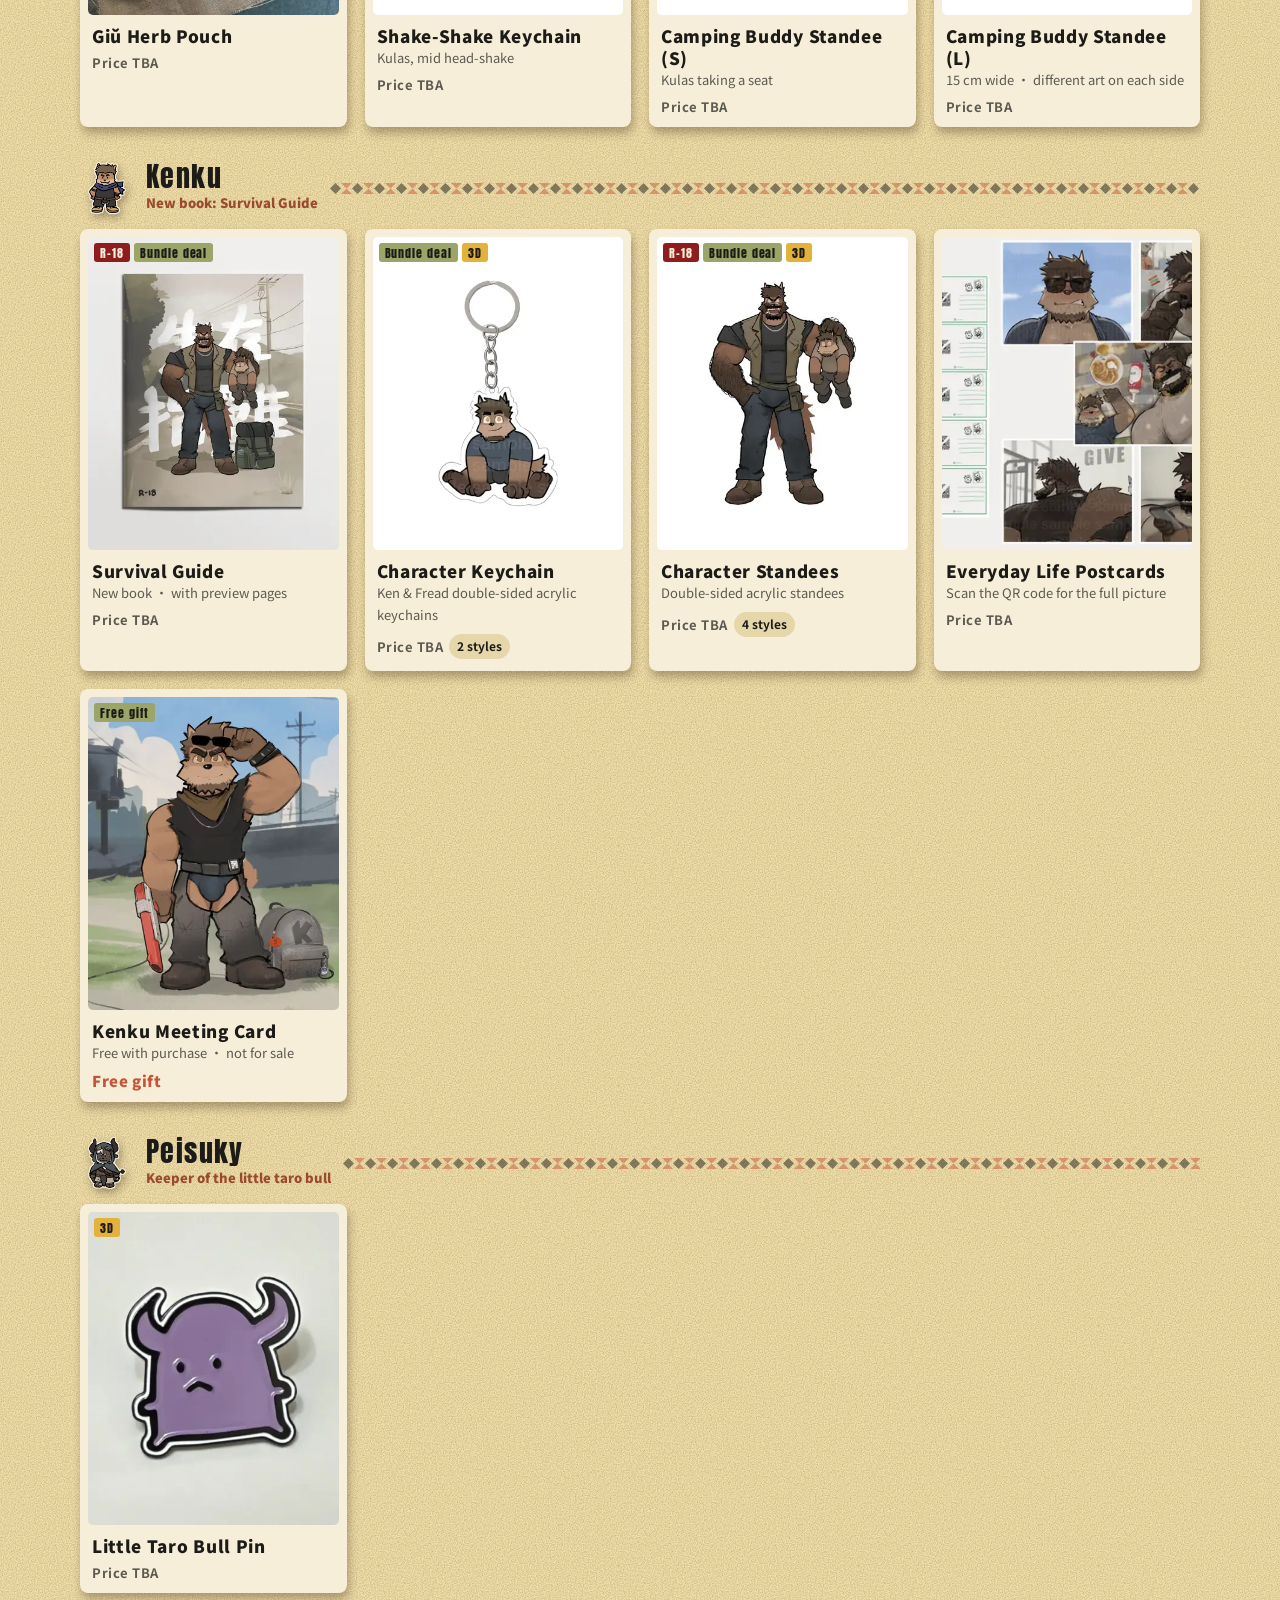
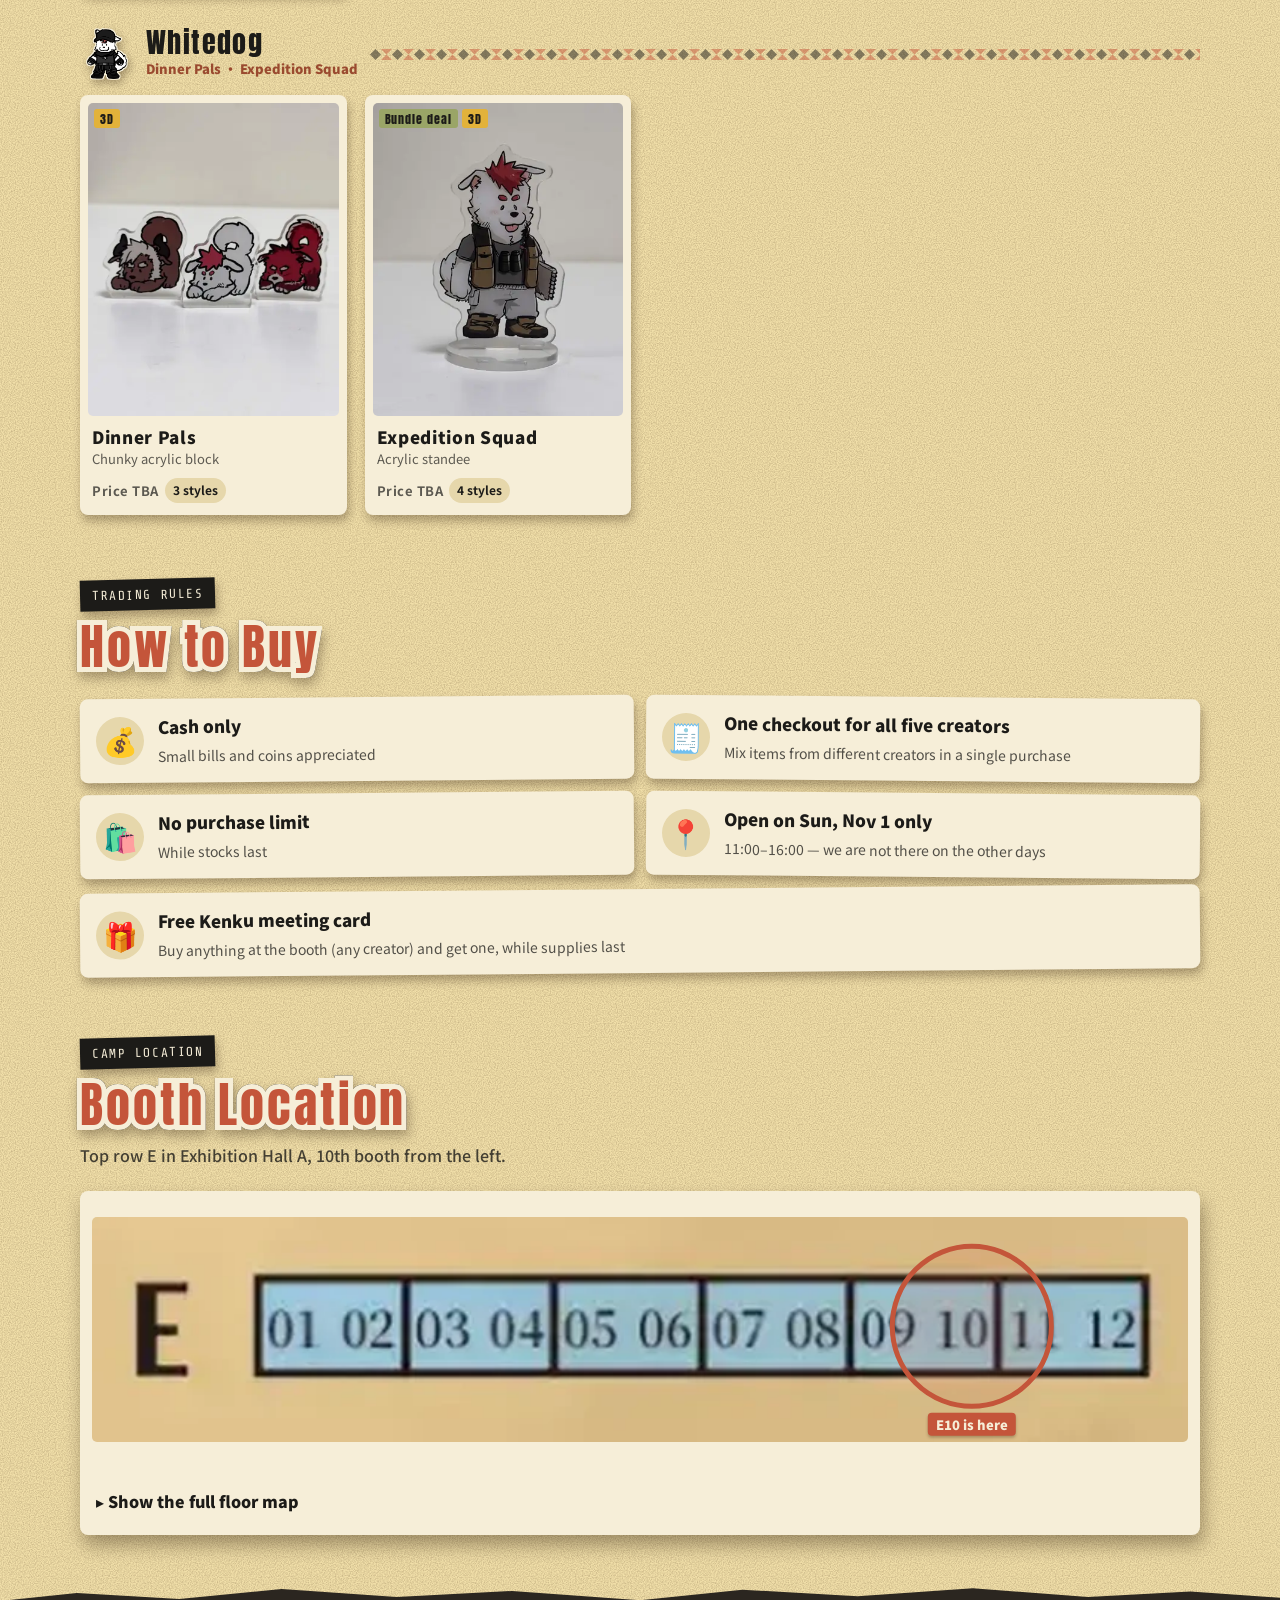
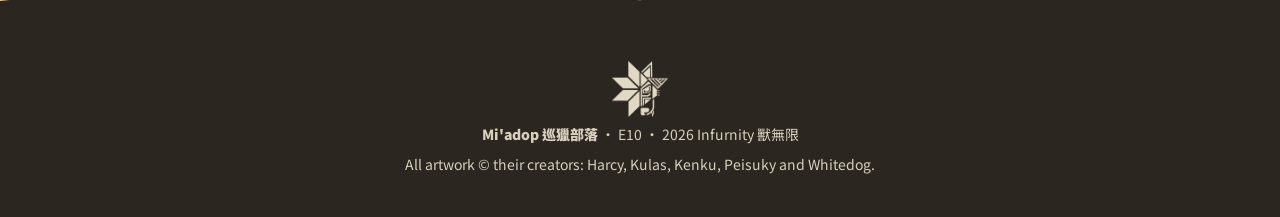
==== commit 38daffe3: "Drop the live price-and-stock sync line from the footer Stock may not be updated during the event, s" ====
--- a/index.html
+++ b/index.html
@@ -135,7 +135,6 @@
     <p class="foot-title"><b>Mi'adop 巡獵部落</b> ・ E10 ・ 2026 Infurnity 獸無限</p>
     <p data-i18n="foot.copy">所有作品著作權屬於各創作者：阿爾西、Kulas、Kenku、Peisuky、香酥雞白狗。</p>
     <p class="foot-small" id="gaNote" hidden data-i18n="foot.ga">本站使用 Google Analytics 統計瀏覽量。</p>
-    <p class="foot-small" id="sync"></p>
   </div>
 </footer>
 
@@ -161,6 +160,6 @@
   </div>
 </dialog>
 
-<script type="module" src="js/site.js?v=20261021a"></script>
+<script type="module" src="js/site.js?v=20261021b"></script>
 </body>
 </html>
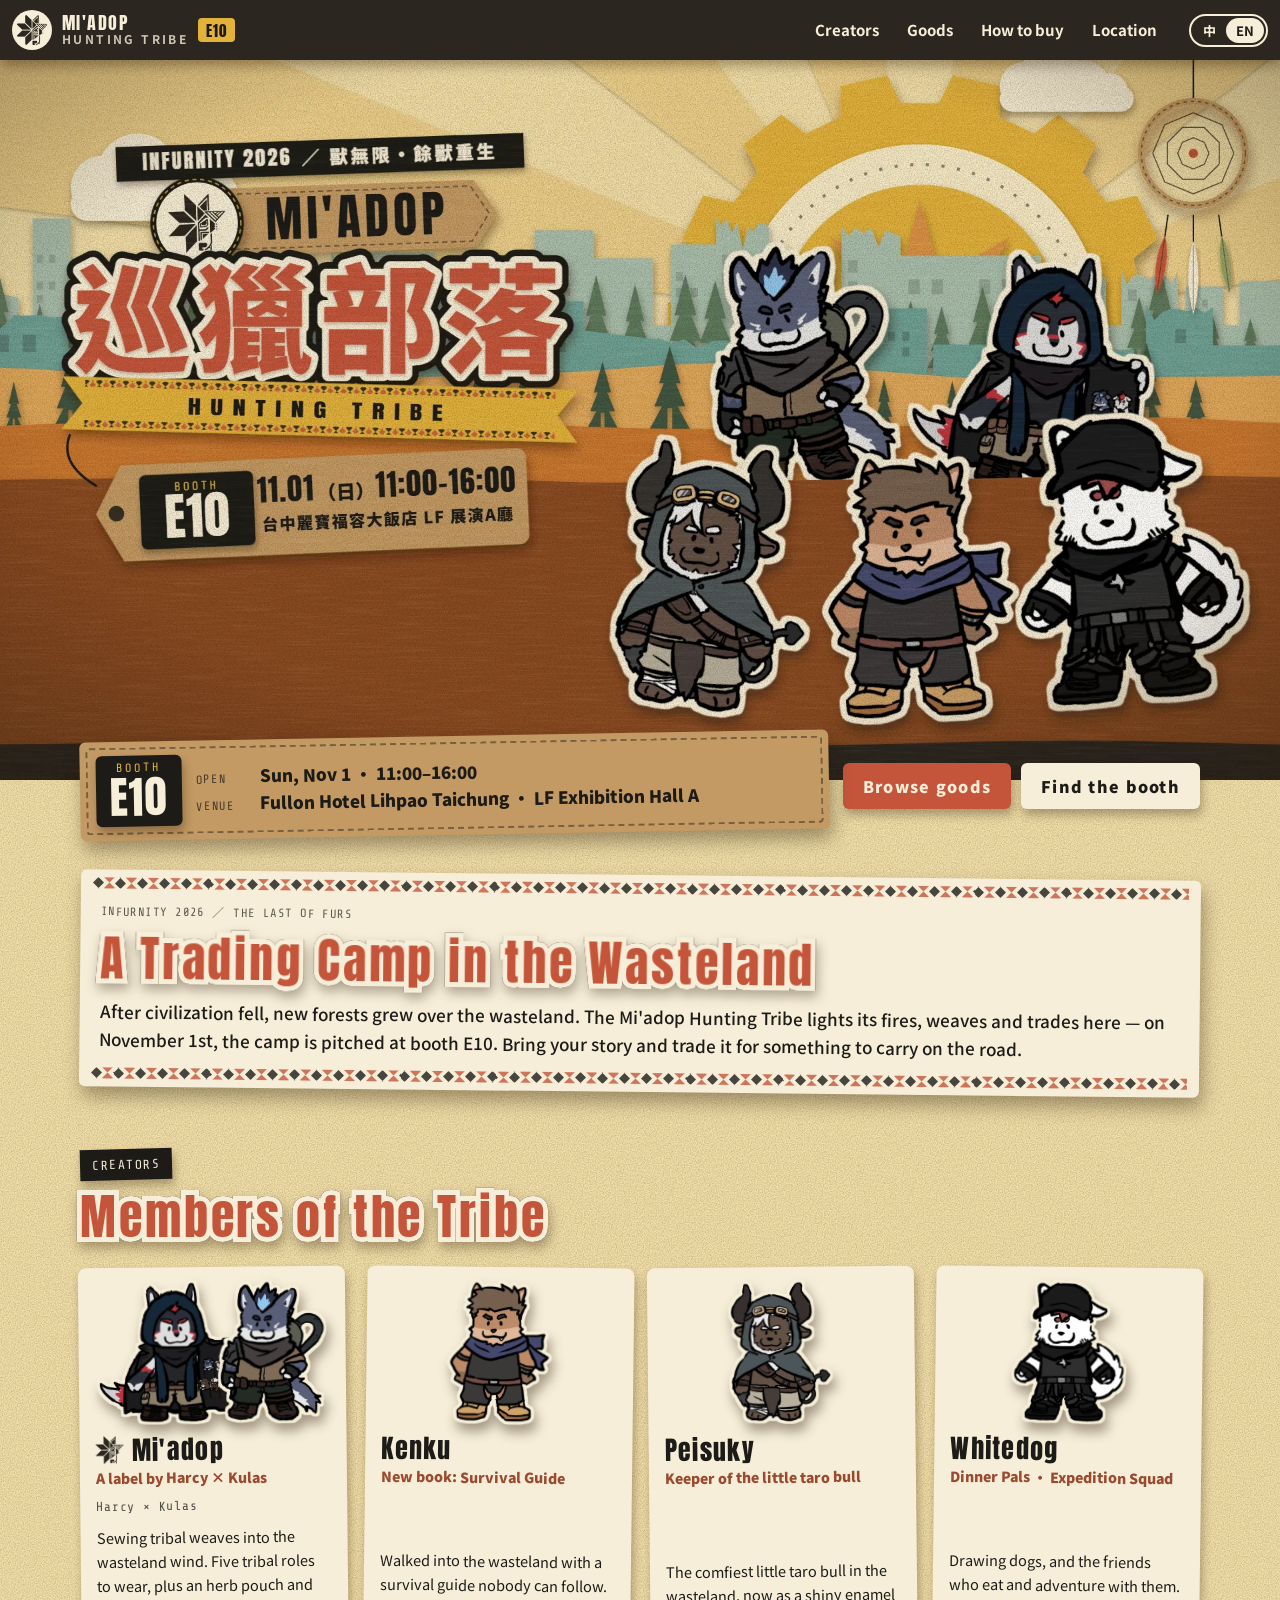
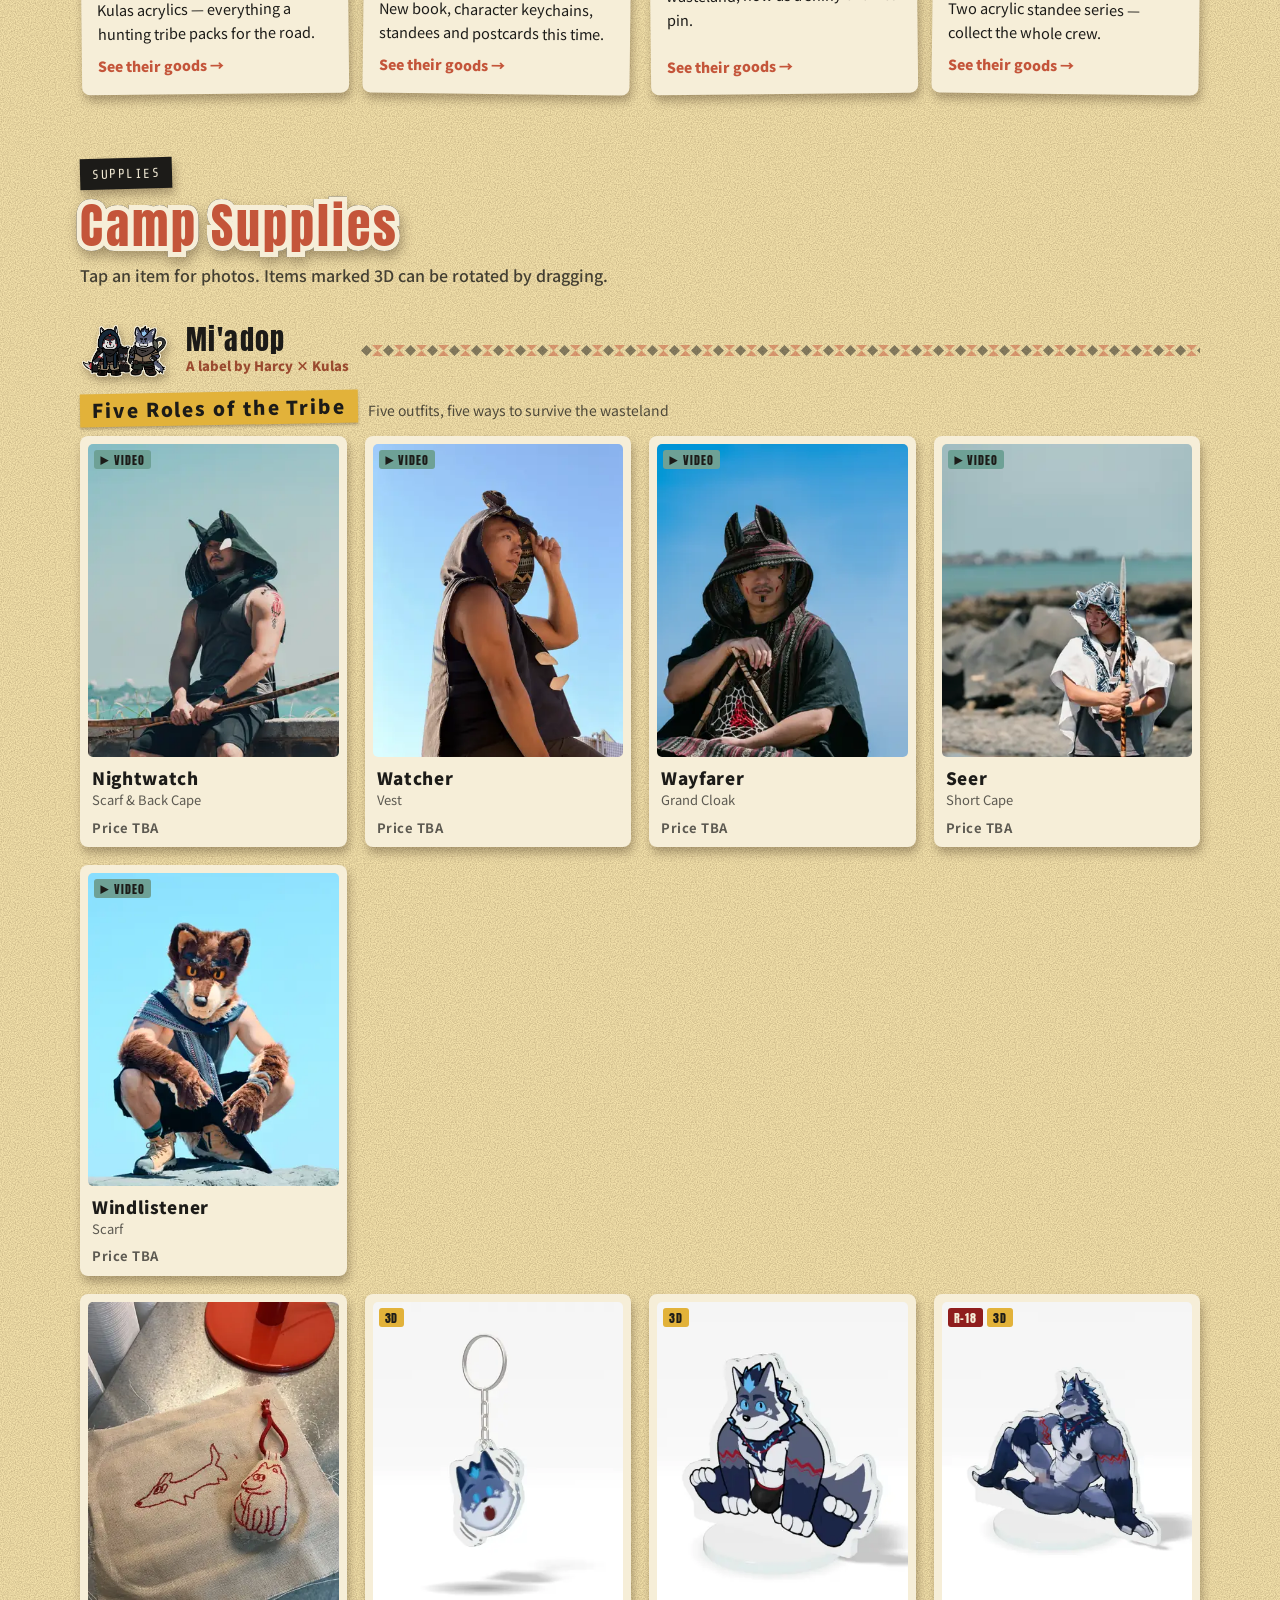
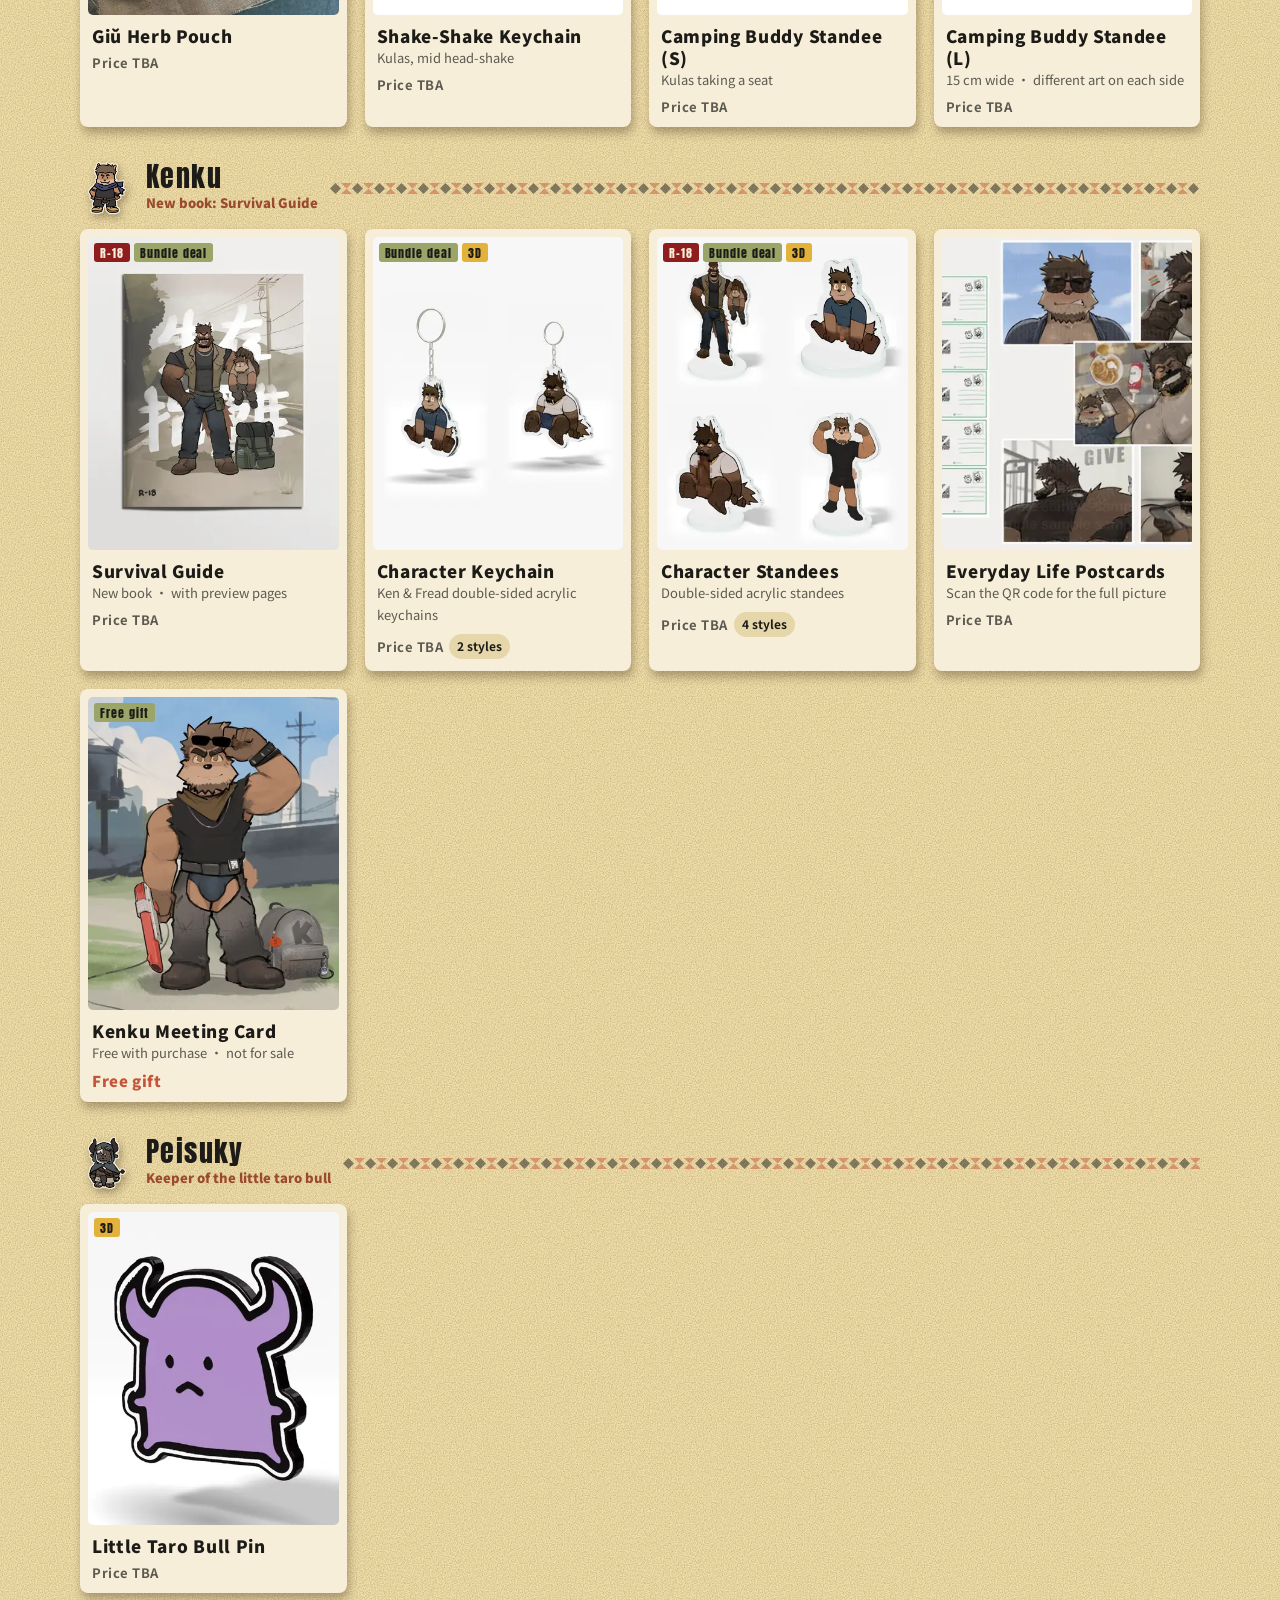
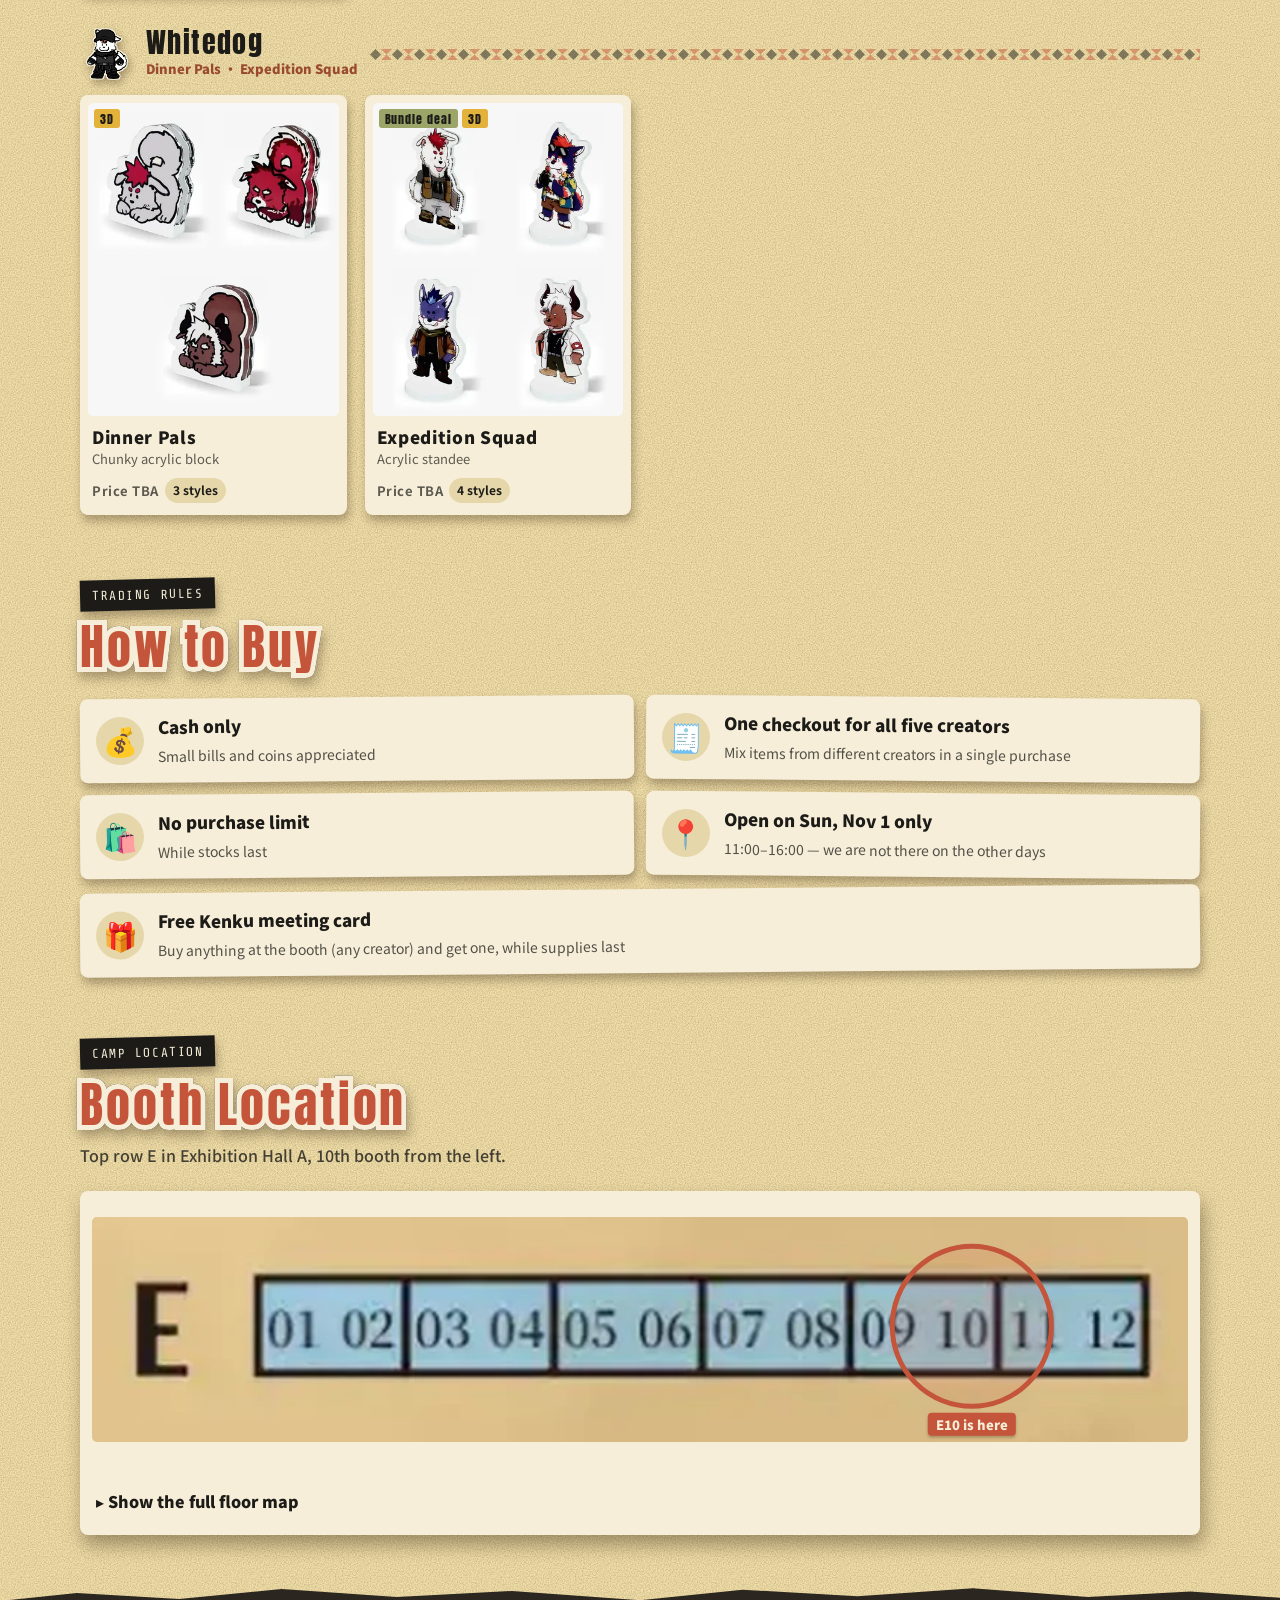
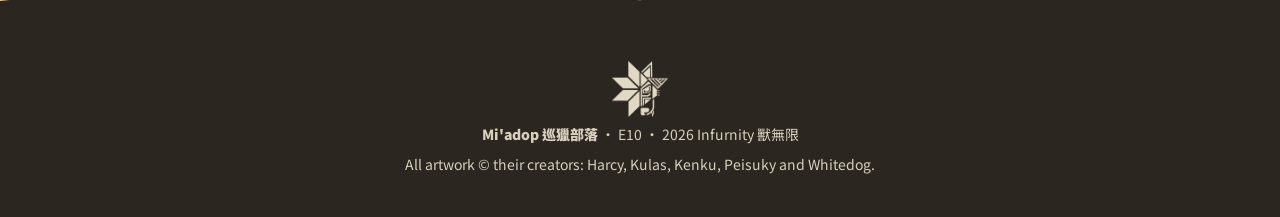
==== commit 40840e7e: "Use 3D renders for product cards and style swatches tools/render_3d.py photographs every 3D model at" ====
--- a/index.html
+++ b/index.html
@@ -160,6 +160,6 @@
   </div>
 </dialog>
 
-<script type="module" src="js/site.js?v=20261021b"></script>
+<script type="module" src="js/site.js?v=20261022a"></script>
 </body>
 </html>
